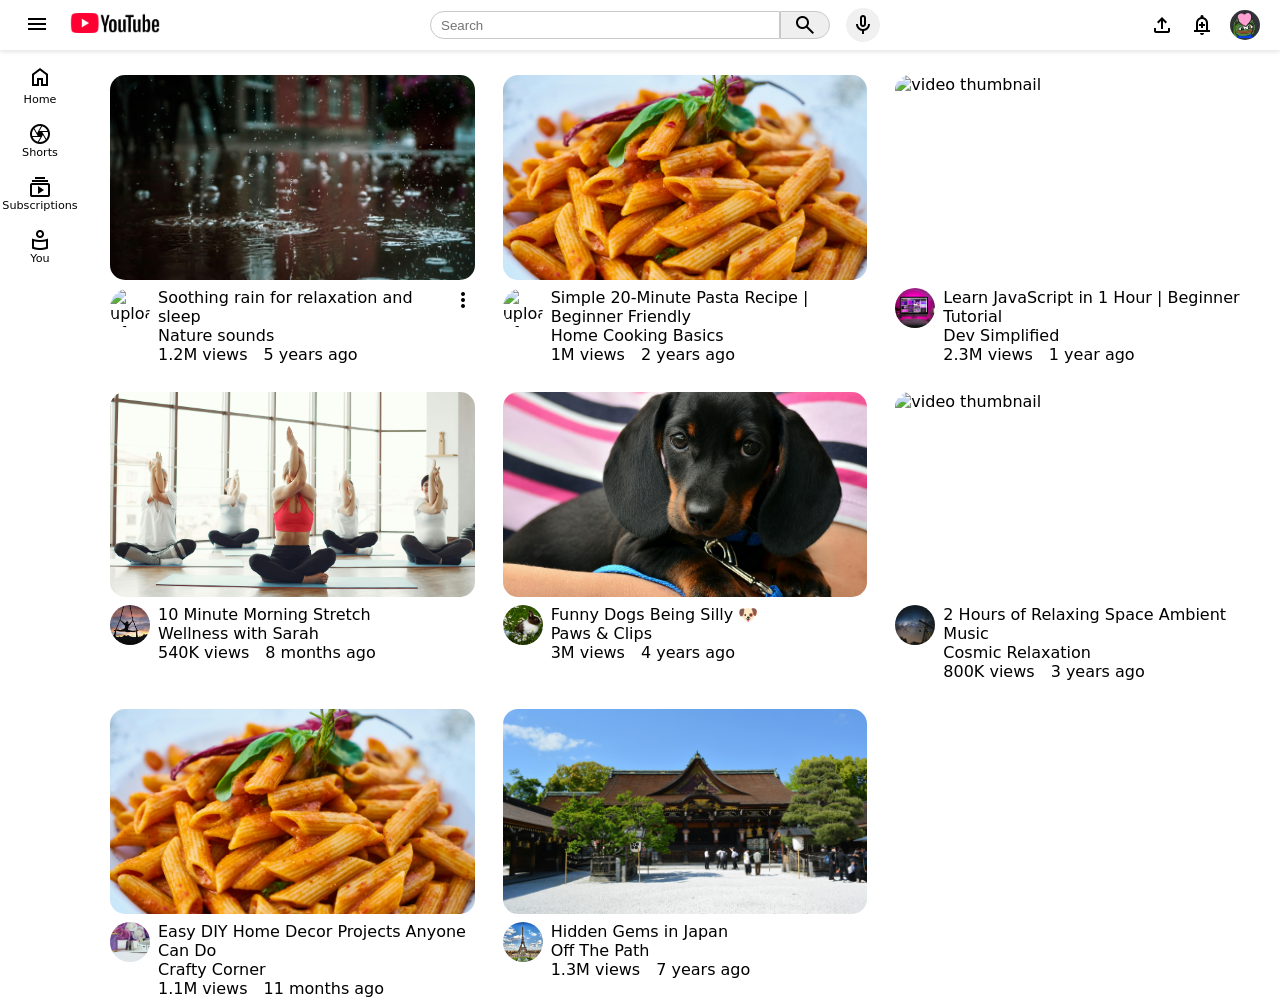
==== index.html @ 10c4b47c "added base video grid" ====
<!DOCTYPE html>
<html lang="en">
<head>
  <link rel="preconnect" href="https://fonts.googleapis.com">
  <link rel="preconnect" href="https://fonts.gstatic.com" crossorigin>
  <link href="https://fonts.googleapis.com/css2?family=Material+Symbols+Outlined" rel="stylesheet">

  <link rel="preconnect" href="https://fonts.googleapis.com">
  <link rel="preconnect" href="https://fonts.gstatic.com" crossorigin>
  <link href="https://fonts.googleapis.com/css2?family=Roboto:ital,wght@0,100..900;1,100..900&display=swap" rel="stylesheet">

  <meta charset="UTF-8">
  <meta name="viewport" content="width=device-width, initial-scale=1.0">

  <link rel="stylesheet" href="css/home.css">
  <title>Youtube</title>
</head>

<body>

  <nav class="top-nav">

      <div class="left-section">

        <div class="burger-menu-container" id="burger-menu-container">
          <span class="material-symbols-outlined burger-menu">menu</span>
        </div>

        <div class="logo-container">
          <a href="https://www.youtube.com">
            <img 
            class="yt-logo" 
            src="https://i.imgur.com/j6V5cPz.png"
            onerror="this.onerror=null; this.src='images/icons/yt-logo.png';"
            alt="logo">
          </a>
        </div>

       </div>



      <div class="mid-section">

        <div class="search-container">
          <input type="text" class="searchbar" placeholder="Search">  
          <button type="button" class="search-btn"><span class="material-symbols-outlined">search</span>
          </button>
        </div>

        <div class="mic-icon-container">
          <span class="material-symbols-outlined mic-icon">mic</span>
        </div>

      </div>



      <div class="right-section">

          <span class="material-symbols-outlined mobile-icons">search</span>
          <span class="material-symbols-outlined">upload</span>
          <span class="material-symbols-outlined mobile-icons">mic</span>
          <span class="material-symbols-outlined">add_alert</span>

        <div class="user-pfp-container">
          <img class="user-pfp" src="images/user-pfp.jpeg" alt="user pfp">
        </div>

      </div>

  </nav>

  <nav class="small-side-panel" id="small-side-panel">

    <ul class="small-side-panel-content">

      <li class="home-container">
        <span class="material-symbols-outlined home-btn">home</span>
        <span>Home</span>
      </li>

      <li>
        <span class="material-symbols-outlined">camera</span>
        Shorts
      </li>

      <li>
        <span class="material-symbols-outlined">subscriptions</span>
        Subscriptions
      </li>

      <li>
        <span class="material-symbols-outlined">for_you</span>
        You
      </li>
    </ul>

  </nav>

  <nav class="big-side-panel is-hidden" id="big-side-panel">

    <div class="home-shorts-container">
      <div class="home-big-container">
        <span class="material-symbols-outlined home-btn">home</span>
        <div class="sub-label">
          Home
        </div>
      </div>
      <div class="shorts-container">
        <span class="material-symbols-outlined">camera</span>
        <div class="sub-label">
          Shorts
        </div>
      </div>
    </div>
    
    <div class="side-category-label">Subscriptions &gt</div>
    <ul class="subscriptions-container-list">

      <li class="side-list-item-container">
        <div class="sub-pfp-container">
          <img class="sub-pfp" 
          src="https://i.imgur.com/OfYEVvN.jpeg" 
          onerror="this.onerror=null; this.src='images/subscription-images/sub1.jpg';"
          alt="sub pfp">
        </div>
        <div class="sub-label">
          MrBeast
        </div>
      </li>

      <li class="side-list-item-container">
        <div class="sub-pfp-container">
          <img class="sub-pfp" 
          src="https://i.imgur.com/JsRZruP.jpeg" 
          onerror="this.onerror=null; this.src='images/subscription-images/sub2.jpg';"
          alt="sub pfp">
        </div>
        <div class="sub-label">
          T-Series
        </div>
      </li>

      <li class="side-list-item-container">
        <div class="sub-pfp-container">
          <img class="sub-pfp" 
          src="https://i.imgur.com/NCIWTSN.png"
          onerror="this.onerror=null; this.src='images/subscription-images/sub3.jpg';"
          alt="sub pfp">
        </div>
        <div class="sub-label">
          WWE
        </div>
      </li>

      <li class="side-list-item-container">
        <div class="sub-pfp-container">
          <img class="sub-pfp" 
          src="https://i.imgur.com/FUxqhWY.jpeg"
          onerror="this.onerror=null; this.src='images/subscription-images/sub4.jpg';"
          alt="sub pfp">
        </div>
        <div class="sub-label">
          PewDiePie
        </div>
      </li>

      <li class="side-list-item-container">
        <div class="sub-pfp-container">
          <img class="sub-pfp" 
          src="https://i.imgur.com/jMyJP2N.jpeg"
          onerror="this.onerror=null; this.src='images/subscription-images/sub5.jpg';"
          alt="sub pfp">
        </div>
        <div class="sub-label">
          Blackpink
        </div>
      </li>

      <li class="side-list-item-container">
        <div class="sub-pfp-container">
          <img class="sub-pfp" 
          src="https://i.imgur.com/iTogCXq.jpeg"
          onerror="this.onerror=null; this.src='images/subscription-images/sub6.jpg';"
          alt="sub pfp">
        </div>
        <div class="sub-label">
          Justin Bieber
        </div>
      </li>

      <li class="side-list-item-container">
        <div class="sub-pfp-container">
          <img class="sub-pfp" 
          src="https://i.imgur.com/gkfDRLS.jpeg"
          onerror="this.onerror=null; this.src='images/subscription-images/sub7.jpg';"
          alt="sub pfp">
        </div>
        <div class="sub-label">
          Eminem Music
        </div>
      </li>

      <li class="side-list-item-container show-more-container">
        <div class="sub-pfp-container">
          <span class="material-symbols-outlined">keyboard_arrow_down</span>
        </div>
        <div class="sub-label">
          Show more
        </div>
      </li>
      
    </ul>

    <div class="side-category-label">You &gt</div>
    <ul class="you-container-list">

      <li class="side-list-item-container">
        <span class="material-symbols-outlined">history</span>
        <div class="sub-label">
          History
        </div>
        
      </li>

      <li class="side-list-item-container">
        <span class="material-symbols-outlined">playlist_play</span>
        <div class="sub-label">
          Playlists
        </div>
      </li>

      <li class="side-list-item-container">
        <span class="material-symbols-outlined">schedule</span>
        <div class="sub-label">
          Watch later
        </div>
      </li>

      <li class="side-list-item-container">
        <span class="material-symbols-outlined">thumb_up</span>
        <div class="sub-label">
          Liked videos
        </div>
      </li>

      <li class="side-list-item-container">
        <span class="material-symbols-outlined">video_library</span>
        <div class="sub-label">
          Your videos
        </div>
      </li>

      <li class="side-list-item-container">
        <span class="material-symbols-outlined downloads-label">download</span>
        <div class="sub-label">
          Downloads
        </div>
      </li>

    </ul>

    <div class="side-category-label">Explore</div>
    <ul class="explore-container-list">

      <li class="side-list-item-container">
        <span class="material-symbols-outlined">music_note</span>
        <div class="sub-label">
          Music
        </div>
      </li>

      <li class="side-list-item-container">
        <span class="material-symbols-outlined">stream</span>
        <div class="sub-label">
          Live
        </div>
      </li>

      <li class="side-list-item-container">
        <span class="material-symbols-outlined">stadia_controller</span>
        <div class="sub-label">
          Gaming
        </div>
      </li>

      <li class="side-list-item-container show-more-container">
        <span class="material-symbols-outlined">keyboard_arrow_down</span>
        <div class="sub-label">
          Show more
        </div>
      </li>

    </ul>

    <div class="side-category-label">More from Youtube</div>
    <ul class="explore-container-list">

      <li class="side-list-item-container">
        <span class="material-symbols-outlined red-icons">youtube_activity</span>
        <div class="sub-label">
          Youtube Premium
        </div>
      </li>

      <li class="side-list-item-container">
        <span class="material-symbols-outlined red-icons">movie_edit</span>
        <div class="sub-label">
          Youtube Studio
        </div>
      </li>

      <li class="side-list-item-container">
        <span class="material-symbols-outlined red-icons">music_video</span>
        <div class="sub-label">
          Youtube Music
        </div>
      </li>

      <li class="side-list-item-container show-more-container">
        <span class="material-symbols-outlined red-icons">toys</span>
        <div class="sub-label">
          Youtube Kids
        </div>
      </li>

    </ul>

    <ul class="explore-container-list">
      <li class="side-list-item-container">
        <span class="material-symbols-outlined">settings</span>
        <div class="sub-label">
          Settings
        </div>
      </li>

      <li class="side-list-item-container">
        <span class="material-symbols-outlined">flag_2</span>
        <div class="sub-label">
          Report history
        </div>
      </li>

      <li class="side-list-item-container">
        <span class="material-symbols-outlined">help</span>
        <div class="sub-label">
          Help 
        </div>
      </li>

      <li class="side-list-item-container show-more-container">
        <span class="material-symbols-outlined">feedback</span>
        <div class="sub-label">
          Send feedback
        </div>
      </li>
    </ul>

    <div class="footer-container">
      <p class="footer-p">
        About Press Copyright Contact us Creators Advertise Developers
      </p>
      <p class="footer-p">
        Terms Privacy Policy & Safety How YouTube works Test new features
      </p>
      <p class="cr-p">
        @ 2026 Google LLC
      </p>
    </div>

  </nav>

  <main class="main-content">
    <section class="video-grid-container">
      <div class="video-grid">

        <article class="video-card">
          
          <div class="thumbnail-container">
            <img 
            class="thumbnail"
            src="https://images.pexels.com/photos/1529360/pexels-photo-1529360.jpeg" 
            onerror="this.onerror=null; this.src='images/video-thumbnail-images/pexels-chetanvlad-1529360.jpg';"
            alt="video thumbnail">
          </div>

          <div class="uploader-pfp-title">

            <div class="uploader-pfp-container">
              <img 
              class="uploader-pfp"
              src="https://images.pexels.com/photos/235734/pexels-photo-235734.jpeg" 
              onerror="this.onerror=null; this.src='images/icons/pexels-pixabay-235734.jpg';"
              alt="uploader pfp">
            </div>

            <div class="video-info">
              <p class="video-title">Soothing rain for relaxation and sleep
              </p>
              <p class="channel-name">Nature sounds</p>
              <div class="views-time">
                <p class="views-count">1.2M views</p>
                <p class="time-ago">5 years ago</p>
              </div>
            </div>

            <span class="material-symbols-outlined vertical-dots">more_vert</span>  

          </div>

        </article>

        <article class="video-card">
          
          <div class="thumbnail-container">
            <img 
            class="thumbnail"
            src="https://images.pexels.com/photos/1437267/pexels-photo-1437267.jpeg" 
            onerror="this.onerror=null; this.src='images/video-thumbnail-images/pexels-enginakyurt-1437267.jpg';"
            alt="video thumbnail">
          </div>

          <div class="uploader-pfp-title">

            <div class="uploader-pfp-container">
              <img 
              class="uploader-pfp"
              src="https://images.pexels.com/photos/248444/pexels-photo-248444.jpeg" 
              onerror="this.onerror=null; this.src='images/icons/channel-icons/pexels-pixabay-248444.jpg';"
              alt="uploader pfp">
            </div>

            <div class="video-info">
              <p class="video-title">Simple 20-Minute Pasta Recipe | Beginner Friendly
              </p>
              <p class="channel-name">Home Cooking Basics</p>
              <div class="views-time">
                <p class="views-count">1M views</p>
                <p class="time-ago">2 years ago</p>
              </div>
            </div>

          </div>

        </article>

        <article class="video-card">
          
          <div class="thumbnail-container">
            <img 
            class="thumbnail"
            src="https://images.pexels.com/photos/4164418/pexels-photo-4164418.jpeg" 
            onerror="this.onerror=null; this.src='images/video-thumbnail-images/pexels-antonio-batinic-2573434-4164418.jpg';"
            alt="video thumbnail">
          </div>

          <div class="uploader-pfp-title">

            <div class="uploader-pfp-container">
              <img 
              class="uploader-pfp"
              src="https://images.pexels.com/photos/1779487/pexels-photo-1779487.jpeg" 
              onerror="this.onerror=null; this.src='images/icons/channel-icons/pexels-designecologist-1779487.jpg';"
              alt="uploader pfp">
            </div>

            <div class="video-info">
              <p class="video-title">Learn JavaScript in 1 Hour | Beginner Tutorial
              </p>
              <p class="channel-name">Dev Simplified</p>
              <div class="views-time">
                <p class="views-count">2.3M views</p>
                <p class="time-ago">1 year ago</p>
              </div>
            </div>

          </div>

        </article>

        <article class="video-card">
          
          <div class="thumbnail-container">
            <img 
            class="thumbnail"
            src="https://images.pexels.com/photos/3984340/pexels-photo-3984340.jpeg" 
            onerror="this.onerror=null; this.src='images/video-thumbnail-images/pexels-gustavo-fring-3984340.jpg';"
            alt="video thumbnail">
          </div>

          <div class="uploader-pfp-title">

            <div class="uploader-pfp-container">
              <img 
              class="uploader-pfp"
              src="https://images.pexels.com/photos/37351/silhouette-aerialist-female-woman.jpg" 
              onerror="this.onerror=null; this.src='images/icons/channel-icons/pexels-pixabay-37351.jpg';"
              alt="uploader pfp">
            </div>

            <div class="video-info">
              <p class="video-title">10 Minute Morning Stretch
              </p>
              <p class="channel-name">Wellness with Sarah</p>
              <div class="views-time">
                <p class="views-count">540K views</p>
                <p class="time-ago">8 months ago</p>
              </div>
            </div>

          </div>

        </article>

        <article class="video-card">
          
          <div class="thumbnail-container">
            <img 
            class="thumbnail"
            src="https://images.pexels.com/photos/257519/pexels-photo-257519.jpeg" 
            onerror="this.onerror=null; this.src='images/video-thumbnail-images/pexels-pixabay-257519.jpg';"
            alt="video thumbnail">
          </div>

          <div class="uploader-pfp-title">

            <div class="uploader-pfp-container">
              <img 
              class="uploader-pfp"
              src="https://images.pexels.com/photos/372166/pexels-photo-372166.jpeg" 
              onerror="this.onerror=null; this.src='images/icons/channel-icons/pexels-pixabay-372166.jpg';"
              alt="uploader pfp">
            </div>

            <div class="video-info">
              <p class="video-title">Funny Dogs Being Silly 🐶
              </p>
              <p class="channel-name">Paws & Clips</p>
              <div class="views-time">
                <p class="views-count">3M views</p>
                <p class="time-ago">4 years ago</p>
              </div>
            </div>

          </div>

        </article>

        <article class="video-card">
          
          <div class="thumbnail-container">
            <img 
            class="thumbnail"
            src="https://images.pexels.com/photos/355465/pexels-photo-355465.jpeg" 
            onerror="this.onerror=null; this.src='images/video-thumbnail-images/pexels-pixabay-355465.jpg';"
            alt="video thumbnail">
          </div>

          <div class="uploader-pfp-title">

            <div class="uploader-pfp-container">
              <img 
              class="uploader-pfp"
              src="https://images.pexels.com/photos/2034892/pexels-photo-2034892.jpeg" 
              onerror="this.onerror=null; this.src='images/icons/channel-icons/pexels-lucaspezeta-2034892.jpg';"
              alt="uploader pfp">
            </div>

            <div class="video-info">
              <p class="video-title">2 Hours of Relaxing Space Ambient Music
              </p>
              <p class="channel-name">Cosmic Relaxation</p>
              <div class="views-time">
                <p class="views-count">800K views</p>
                <p class="time-ago">3 years ago</p>
              </div>
            </div>

          </div>

        </article>

        <article class="video-card">
          
          <div class="thumbnail-container">
            <img 
            class="thumbnail"
            src="https://images.pexels.com/photos/3654772/pexels-photo-3654772.jpeg" 
            onerror="this.onerror=null; this.src='images/video-thumbnail-images/pexels-enginakyurt-1437267.jpg';"
            alt="video thumbnail">
          </div>

          <div class="uploader-pfp-title">

            <div class="uploader-pfp-container">
              <img 
              class="uploader-pfp"
              src="https://images.pexels.com/photos/1266139/pexels-photo-1266139.jpeg" 
              onerror="this.onerror=null; this.src='images/icons/channel-icons/pexels-suzyhazelwood-1266139.jpg';"
              alt="uploader pfp">
            </div>

            <div class="video-info">
              <p class="video-title">Easy DIY Home Decor Projects Anyone Can Do
              </p>
              <p class="channel-name">Crafty Corner</p>
              <div class="views-time">
                <p class="views-count">1.1M views</p>
                <p class="time-ago">11 months ago</p>
              </div>
            </div>

          </div>

        </article>

        <article class="video-card">
          
          <div class="thumbnail-container">
            <img 
            class="thumbnail"
            src="https://images.pexels.com/photos/16660223/pexels-photo-16660223.jpeg" 
            onerror="this.onerror=null; this.src='images/video-thumbnail-images/pexels-shimada-masaki-67885393-16660223.jpg';"
            alt="video thumbnail">
          </div>

          <div class="uploader-pfp-title">

            <div class="uploader-pfp-container">
              <img 
              class="uploader-pfp"
              src="https://images.pexels.com/photos/338515/pexels-photo-338515.jpeg" 
              onerror="this.onerror=null; this.src='images/icons/channel-icons/pexels-thorsten-technoman-109353-338515.jpg';"
              alt="uploader pfp">
            </div>

            <div class="video-info">
              <p class="video-title">Hidden Gems in Japan
              </p>
              <p class="channel-name">Off The Path</p>
              <div class="views-time">
                <p class="views-count">1.3M views</p>
                <p class="time-ago">7 years ago</p>
              </div>
            </div>

          </div>

        </article>
        
      </div>
    </section>
  </main>

  <script src="index.js"></script>
</body>

</html>
---- css/home.css ----
* {
  box-sizing: border-box;
  margin: 0;
}

image {
  display: block;
}

body {
  background-color: white;
  font-family: system-ui, -apple-system, BlinkMacSystemFont, 'Segoe UI', Roboto, Oxygen, Ubuntu, Cantarell, 'Open Sans', 'Helvetica Neue', sans-serif;
}

/* ### TOP BANNER ### */

.top-nav {
  display: flex;
  justify-content: space-between;
  align-items: center;
  position: fixed;
  top: 0;
  width: 100%;
  background-color: white;
  z-index: 10;
  height: 50px;
  padding: 5px 20px 5px 20px;
  box-shadow: 0 2px 4px rgba(0,0,0,0.1)
}

.left-section {
  display: flex;
  align-items: center;
  gap: 1rem;
}

.yt-logo {
  width: 90px;
}

.mid-section,
.right-section {
  display: flex;
  align-items: center;
  gap: 1rem;
}

.searchbar {
  border-radius: 20px 0 0 20px;
  border: 1px solid rgb(200, 200, 200);
  padding: 5px;
  padding: 5px 0px 5px 10px;
  width: 350px;
}

.search-container
 {
  display:flex;
}

.search-btn {
  width: 50px;
  border-radius: 0 20px 20px 0;
  border: 1px solid rgb(200, 200, 200);
  display: flex;
  align-items: center;
  justify-content: center;
}

.search-btn:hover {
  background-color: lightgray;
}

.mobile-icons {
  display: none;
}

.mic-icon-container {
  display: flex;
  background-color: rgb(240, 240, 240);  
  padding: 5px;
  border-radius: 20px;
}

.mic-icon-container:hover {
  background-color: lightgray;
}

.user-pfp-container { 
  border-radius: 50%;
  overflow: hidden;
  height: 30px;
  width: 30px;
}

.user-pfp {
  height: 100%;
  width: 100%;
}

.logo-container {
  cursor: pointer;
}

.burger-menu-container {
  display: flex;
  align-items: center;
  justify-content: center;
  border-radius: 20px;
  padding: 5px;
  position: relative;
  top: -1px;
}

.burger-menu-container:hover {
  background-color: rgb(240, 240, 240);
  cursor: pointer;
}





/* ### SMALL SIDE PANEL ### */

.home-container {
  display: flex;
  flex-direction: column;
  align-items: center;
  gap: 4px;
}

.small-side-panel {
  position: fixed;
  left: 0;
  background-color: white;
  width: 80px;
  padding-top: 65px;
  padding-left: 12px;
  padding-right: 12px;
  padding-bottom: 20px;
}

ul {
  padding: 0;
}
 
li {
    list-style: none;
}

.small-side-panel-content {
  display: flex;
  flex-direction: column;
  gap: 1rem;
  padding: 0;
  margin: 0;
}

.small-side-panel-content li {
  display: flex;
  flex-direction: column;
  align-items: center;
  justify-content: center;
  font-size: 0.7rem;
  font-family: system-ui, -apple-system, BlinkMacSystemFont, 'Segoe UI', Roboto, Oxygen, Ubuntu, Cantarell, 'Open Sans', 'Helvetica Neue', sans-serif
}



/* ### BIG SIDE PANEL ### */
.big-side-panel {
  position: fixed;
  left: 0;

  padding-top: 65px;
  background-color: white;
  width: 240px;
  min-height: 100vh;
  max-height: 100vh;
  overflow: auto;
  display: flex;
  flex-direction: column;
  padding-left: 20px;
  padding-right: 12px;
  padding-bottom: 20px;
  
}

.home-big-container,
.shorts-container {
  display: flex;
  align-items: center;
  gap: 1.5rem;
  
}

.home-shorts-container {
  display: flex;
  flex-direction: column;
  gap: 1rem;
  padding-bottom: 15px;
  margin-bottom: 15px;
  border-bottom: lightgray solid 1px;
}

.side-category-label {
  font-size: 0.9rem;
  font-weight: 600;
  font-family: system-ui, -apple-system, BlinkMacSystemFont, 'Segoe UI', Roboto, Oxygen, Ubuntu, Cantarell, 'Open Sans', 'Helvetica Neue', sans-serif;
  margin-bottom: 15px;
}

.side-list-item-container {
  display: flex;
  align-items: center;
  gap: 1rem;
}

.sub-pfp-container {
  width: 25px;
  height: 25px;
  border-radius: 50px;
  overflow: hidden;
}

.sub-pfp {
  width: 100%;
  height: 100%;
  object-fit: cover;
}

.sub-label {

  font-size: 0.8rem;
  font-weight: 500;
}

.show-more-container {
  display: flex;
  align-items: start;
}

.subscriptions-container-list,
.you-container-list,
.explore-container-list {
  display: flex;
  flex-direction: column;
  gap: 1rem;
  padding-bottom: 15px;
  margin-bottom: 15px;
  border-bottom: lightgray solid 1px;
}

.you-container-list {
  gap: 0.7rem;
}

.red-icons {
  color: red;
}

.footer-container {
  display: flex;
  flex-direction: column;
  gap: 1rem;
  color: grey;
  font-size: 0.65rem;
  font-weight: bold;
}

.cr-p {
  font-weight: lighter
}

.is-hidden {
  display: none;
}


/* ### MAIN ### */

.main-content {
  padding-top: 65px;
  margin-left: 100px;
  margin-right: 10px;

}

.video-grid {
  display: grid;
  grid-template-columns: repeat(auto-fill, minmax(360px, 1fr));
  gap: 0.5rem;
}

.video-card {
  padding: 10px;
  /* background-color: blanchedalmond; */
  display: flex;
  flex-direction: column;
  gap: 0.5rem;
  border-radius: 15px;
}

.thumbnail-container {
  width: 100%;
  aspect-ratio: 16 / 9;
  overflow: hidden;
  border-radius: 15px;
}

.thumbnail {
  width: 100%;
  height: 100%;
  object-fit: cover;
}

.uploader-pfp-container {
  width: 40px;
  height: 40px;
  overflow: hidden;
  border-radius: 200px;
  flex-shrink: 0;
}

.vertical-dots {
  align-self: flex-start;
  margin-left: auto;
}

.uploader-pfp {
  width: 100%;
  height: 100%;
  object-fit: cover;
}

.uploader-pfp-title {
  display: flex;
  gap: 0.5rem;
}

.views-time {
  display: flex;
  gap: 1rem;
}

.main-content.with-sidebar {
  margin-left: 260px;
}

/* ### MEDIA ### */

@media(max-width:768px) {
  .mid-section {
    display: none;
  }

  .mobile-icons {
    display: inline-block;
  }

  .small-side-panel {
    display: none;
  }

  .main-content {
    margin-left: 10px;
  }
}
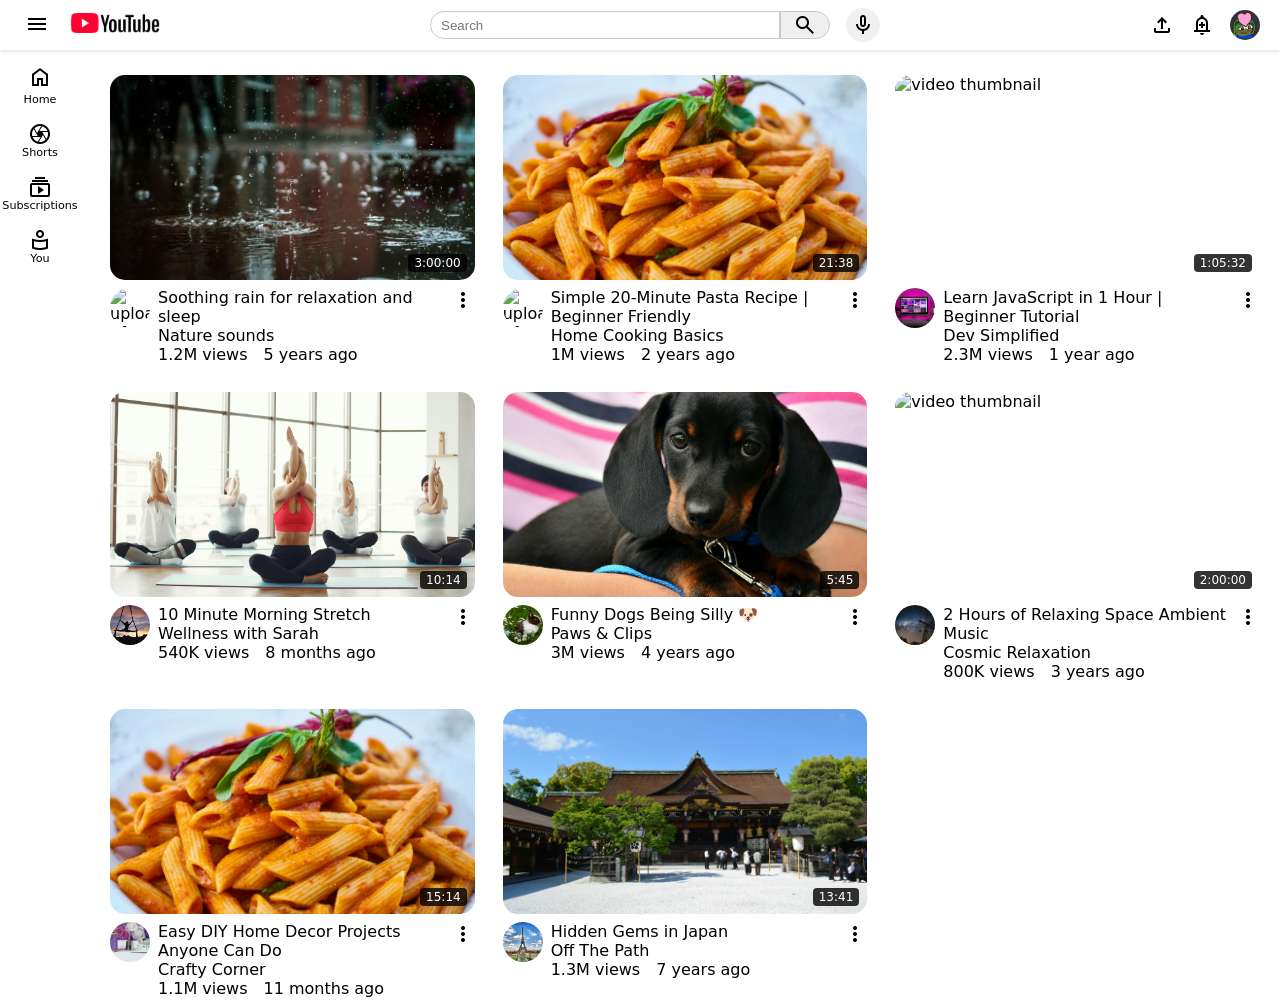
==== commit d9b0c91e: "added vertical dots menus and timestamps to video thumbnails" ====
--- a/index.html
+++ b/index.html
@@ -383,6 +383,7 @@
             src="https://images.pexels.com/photos/1529360/pexels-photo-1529360.jpeg" 
             onerror="this.onerror=null; this.src='images/video-thumbnail-images/pexels-chetanvlad-1529360.jpg';"
             alt="video thumbnail">
+            <span class="video-timestamp">3:00:00</span>
           </div>
 
           <div class="uploader-pfp-title">
@@ -419,6 +420,7 @@
             src="https://images.pexels.com/photos/1437267/pexels-photo-1437267.jpeg" 
             onerror="this.onerror=null; this.src='images/video-thumbnail-images/pexels-enginakyurt-1437267.jpg';"
             alt="video thumbnail">
+            <span class="video-timestamp">21:38</span>
           </div>
 
           <div class="uploader-pfp-title">
@@ -441,6 +443,8 @@
               </div>
             </div>
 
+            <span class="material-symbols-outlined vertical-dots">more_vert</span> 
+
           </div>
 
         </article>
@@ -453,6 +457,7 @@
             src="https://images.pexels.com/photos/4164418/pexels-photo-4164418.jpeg" 
             onerror="this.onerror=null; this.src='images/video-thumbnail-images/pexels-antonio-batinic-2573434-4164418.jpg';"
             alt="video thumbnail">
+            <span class="video-timestamp">1:05:32</span>
           </div>
 
           <div class="uploader-pfp-title">
@@ -475,6 +480,8 @@
               </div>
             </div>
 
+            <span class="material-symbols-outlined vertical-dots">more_vert</span> 
+
           </div>
 
         </article>
@@ -487,6 +494,7 @@
             src="https://images.pexels.com/photos/3984340/pexels-photo-3984340.jpeg" 
             onerror="this.onerror=null; this.src='images/video-thumbnail-images/pexels-gustavo-fring-3984340.jpg';"
             alt="video thumbnail">
+            <span class="video-timestamp">10:14</span>
           </div>
 
           <div class="uploader-pfp-title">
@@ -509,6 +517,8 @@
               </div>
             </div>
 
+            <span class="material-symbols-outlined vertical-dots">more_vert</span> 
+
           </div>
 
         </article>
@@ -521,6 +531,7 @@
             src="https://images.pexels.com/photos/257519/pexels-photo-257519.jpeg" 
             onerror="this.onerror=null; this.src='images/video-thumbnail-images/pexels-pixabay-257519.jpg';"
             alt="video thumbnail">
+            <span class="video-timestamp">5:45</span>
           </div>
 
           <div class="uploader-pfp-title">
@@ -543,6 +554,8 @@
               </div>
             </div>
 
+            <span class="material-symbols-outlined vertical-dots">more_vert</span> 
+
           </div>
 
         </article>
@@ -555,6 +568,7 @@
             src="https://images.pexels.com/photos/355465/pexels-photo-355465.jpeg" 
             onerror="this.onerror=null; this.src='images/video-thumbnail-images/pexels-pixabay-355465.jpg';"
             alt="video thumbnail">
+            <span class="video-timestamp">2:00:00</span>
           </div>
 
           <div class="uploader-pfp-title">
@@ -577,6 +591,8 @@
               </div>
             </div>
 
+            <span class="material-symbols-outlined vertical-dots">more_vert</span> 
+
           </div>
 
         </article>
@@ -589,6 +605,7 @@
             src="https://images.pexels.com/photos/3654772/pexels-photo-3654772.jpeg" 
             onerror="this.onerror=null; this.src='images/video-thumbnail-images/pexels-enginakyurt-1437267.jpg';"
             alt="video thumbnail">
+            <span class="video-timestamp">15:14</span>
           </div>
 
           <div class="uploader-pfp-title">
@@ -611,6 +628,8 @@
               </div>
             </div>
 
+            <span class="material-symbols-outlined vertical-dots">more_vert</span> 
+
           </div>
 
         </article>
@@ -623,6 +642,7 @@
             src="https://images.pexels.com/photos/16660223/pexels-photo-16660223.jpeg" 
             onerror="this.onerror=null; this.src='images/video-thumbnail-images/pexels-shimada-masaki-67885393-16660223.jpg';"
             alt="video thumbnail">
+            <span class="video-timestamp">13:41</span>
           </div>
 
           <div class="uploader-pfp-title">
@@ -644,6 +664,8 @@
                 <p class="time-ago">7 years ago</p>
               </div>
             </div>
+
+            <span class="material-symbols-outlined vertical-dots">more_vert</span> 
 
           </div>
 
--- a/css/home.css
+++ b/css/home.css
@@ -307,12 +307,26 @@
   aspect-ratio: 16 / 9;
   overflow: hidden;
   border-radius: 15px;
+  position: relative;
 }
 
 .thumbnail {
   width: 100%;
   height: 100%;
   object-fit: cover;
+}
+
+.video-timestamp {
+  position: absolute;
+  bottom: 8px;
+  right: 8px;
+  background-color: rgba(0, 0, 0, 0.8);
+  color: white;
+  padding: 2px 6px;
+  border-radius: 4px;
+  font-size: 12px;
+  font-weight: 500;
+  z-index: 10;
 }
 
 .uploader-pfp-container {
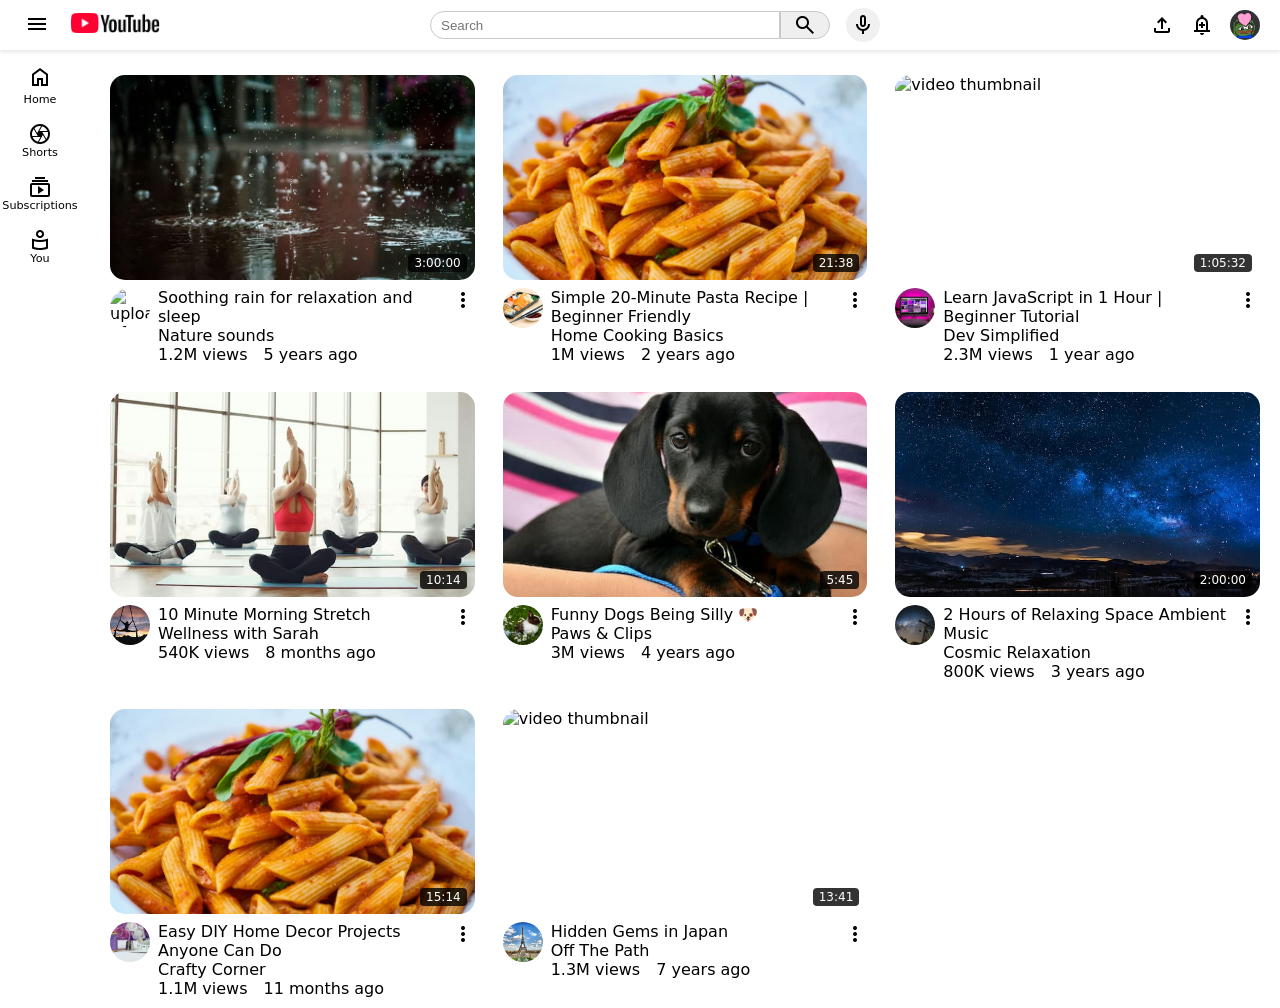
==== commit 9af99ff7: "made all thumbnails and images smaller" ====
--- a/index.html
+++ b/index.html
@@ -1,681 +1,652 @@
-<!DOCTYPE html>
+<!doctype html>
 <html lang="en">
-<head>
-  <link rel="preconnect" href="https://fonts.googleapis.com">
-  <link rel="preconnect" href="https://fonts.gstatic.com" crossorigin>
-  <link href="https://fonts.googleapis.com/css2?family=Material+Symbols+Outlined" rel="stylesheet">
-
-  <link rel="preconnect" href="https://fonts.googleapis.com">
-  <link rel="preconnect" href="https://fonts.gstatic.com" crossorigin>
-  <link href="https://fonts.googleapis.com/css2?family=Roboto:ital,wght@0,100..900;1,100..900&display=swap" rel="stylesheet">
-
-  <meta charset="UTF-8">
-  <meta name="viewport" content="width=device-width, initial-scale=1.0">
-
-  <link rel="stylesheet" href="css/home.css">
-  <title>Youtube</title>
-</head>
-
-<body>
-
-  <nav class="top-nav">
-
-      <div class="left-section">
-
-        <div class="burger-menu-container" id="burger-menu-container">
-          <span class="material-symbols-outlined burger-menu">menu</span>
-        </div>
-
-        <div class="logo-container">
-          <a href="https://www.youtube.com">
-            <img 
-            class="yt-logo" 
-            src="https://i.imgur.com/j6V5cPz.png"
-            onerror="this.onerror=null; this.src='images/icons/yt-logo.png';"
-            alt="logo">
-          </a>
-        </div>
-
-       </div>
-
-
-
-      <div class="mid-section">
-
-        <div class="search-container">
-          <input type="text" class="searchbar" placeholder="Search">  
-          <button type="button" class="search-btn"><span class="material-symbols-outlined">search</span>
-          </button>
-        </div>
-
-        <div class="mic-icon-container">
-          <span class="material-symbols-outlined mic-icon">mic</span>
-        </div>
-
-      </div>
-
-
-
-      <div class="right-section">
-
-          <span class="material-symbols-outlined mobile-icons">search</span>
-          <span class="material-symbols-outlined">upload</span>
-          <span class="material-symbols-outlined mobile-icons">mic</span>
-          <span class="material-symbols-outlined">add_alert</span>
-
-        <div class="user-pfp-container">
-          <img class="user-pfp" src="images/user-pfp.jpeg" alt="user pfp">
-        </div>
-
-      </div>
-
-  </nav>
-
-  <nav class="small-side-panel" id="small-side-panel">
-
-    <ul class="small-side-panel-content">
-
-      <li class="home-container">
-        <span class="material-symbols-outlined home-btn">home</span>
-        <span>Home</span>
-      </li>
-
-      <li>
-        <span class="material-symbols-outlined">camera</span>
-        Shorts
-      </li>
-
-      <li>
-        <span class="material-symbols-outlined">subscriptions</span>
-        Subscriptions
-      </li>
-
-      <li>
-        <span class="material-symbols-outlined">for_you</span>
-        You
-      </li>
-    </ul>
-
-  </nav>
-
-  <nav class="big-side-panel is-hidden" id="big-side-panel">
-
-    <div class="home-shorts-container">
-      <div class="home-big-container">
-        <span class="material-symbols-outlined home-btn">home</span>
-        <div class="sub-label">
-          Home
-        </div>
-      </div>
-      <div class="shorts-container">
-        <span class="material-symbols-outlined">camera</span>
-        <div class="sub-label">
-          Shorts
-        </div>
-      </div>
-    </div>
-    
-    <div class="side-category-label">Subscriptions &gt</div>
-    <ul class="subscriptions-container-list">
-
-      <li class="side-list-item-container">
-        <div class="sub-pfp-container">
-          <img class="sub-pfp" 
-          src="https://i.imgur.com/OfYEVvN.jpeg" 
-          onerror="this.onerror=null; this.src='images/subscription-images/sub1.jpg';"
-          alt="sub pfp">
-        </div>
-        <div class="sub-label">
-          MrBeast
-        </div>
-      </li>
-
-      <li class="side-list-item-container">
-        <div class="sub-pfp-container">
-          <img class="sub-pfp" 
-          src="https://i.imgur.com/JsRZruP.jpeg" 
-          onerror="this.onerror=null; this.src='images/subscription-images/sub2.jpg';"
-          alt="sub pfp">
-        </div>
-        <div class="sub-label">
-          T-Series
-        </div>
-      </li>
-
-      <li class="side-list-item-container">
-        <div class="sub-pfp-container">
-          <img class="sub-pfp" 
-          src="https://i.imgur.com/NCIWTSN.png"
-          onerror="this.onerror=null; this.src='images/subscription-images/sub3.jpg';"
-          alt="sub pfp">
-        </div>
-        <div class="sub-label">
-          WWE
-        </div>
-      </li>
-
-      <li class="side-list-item-container">
-        <div class="sub-pfp-container">
-          <img class="sub-pfp" 
-          src="https://i.imgur.com/FUxqhWY.jpeg"
-          onerror="this.onerror=null; this.src='images/subscription-images/sub4.jpg';"
-          alt="sub pfp">
-        </div>
-        <div class="sub-label">
-          PewDiePie
-        </div>
-      </li>
-
-      <li class="side-list-item-container">
-        <div class="sub-pfp-container">
-          <img class="sub-pfp" 
-          src="https://i.imgur.com/jMyJP2N.jpeg"
-          onerror="this.onerror=null; this.src='images/subscription-images/sub5.jpg';"
-          alt="sub pfp">
-        </div>
-        <div class="sub-label">
-          Blackpink
-        </div>
-      </li>
-
-      <li class="side-list-item-container">
-        <div class="sub-pfp-container">
-          <img class="sub-pfp" 
-          src="https://i.imgur.com/iTogCXq.jpeg"
-          onerror="this.onerror=null; this.src='images/subscription-images/sub6.jpg';"
-          alt="sub pfp">
-        </div>
-        <div class="sub-label">
-          Justin Bieber
-        </div>
-      </li>
-
-      <li class="side-list-item-container">
-        <div class="sub-pfp-container">
-          <img class="sub-pfp" 
-          src="https://i.imgur.com/gkfDRLS.jpeg"
-          onerror="this.onerror=null; this.src='images/subscription-images/sub7.jpg';"
-          alt="sub pfp">
-        </div>
-        <div class="sub-label">
-          Eminem Music
-        </div>
-      </li>
-
-      <li class="side-list-item-container show-more-container">
-        <div class="sub-pfp-container">
-          <span class="material-symbols-outlined">keyboard_arrow_down</span>
-        </div>
-        <div class="sub-label">
-          Show more
-        </div>
-      </li>
-      
-    </ul>
-
-    <div class="side-category-label">You &gt</div>
-    <ul class="you-container-list">
-
-      <li class="side-list-item-container">
-        <span class="material-symbols-outlined">history</span>
-        <div class="sub-label">
-          History
-        </div>
-        
-      </li>
-
-      <li class="side-list-item-container">
-        <span class="material-symbols-outlined">playlist_play</span>
-        <div class="sub-label">
-          Playlists
-        </div>
-      </li>
-
-      <li class="side-list-item-container">
-        <span class="material-symbols-outlined">schedule</span>
-        <div class="sub-label">
-          Watch later
-        </div>
-      </li>
-
-      <li class="side-list-item-container">
-        <span class="material-symbols-outlined">thumb_up</span>
-        <div class="sub-label">
-          Liked videos
-        </div>
-      </li>
-
-      <li class="side-list-item-container">
-        <span class="material-symbols-outlined">video_library</span>
-        <div class="sub-label">
-          Your videos
-        </div>
-      </li>
-
-      <li class="side-list-item-container">
-        <span class="material-symbols-outlined downloads-label">download</span>
-        <div class="sub-label">
-          Downloads
-        </div>
-      </li>
-
-    </ul>
-
-    <div class="side-category-label">Explore</div>
-    <ul class="explore-container-list">
-
-      <li class="side-list-item-container">
-        <span class="material-symbols-outlined">music_note</span>
-        <div class="sub-label">
-          Music
-        </div>
-      </li>
-
-      <li class="side-list-item-container">
-        <span class="material-symbols-outlined">stream</span>
-        <div class="sub-label">
-          Live
-        </div>
-      </li>
-
-      <li class="side-list-item-container">
-        <span class="material-symbols-outlined">stadia_controller</span>
-        <div class="sub-label">
-          Gaming
-        </div>
-      </li>
-
-      <li class="side-list-item-container show-more-container">
-        <span class="material-symbols-outlined">keyboard_arrow_down</span>
-        <div class="sub-label">
-          Show more
-        </div>
-      </li>
-
-    </ul>
-
-    <div class="side-category-label">More from Youtube</div>
-    <ul class="explore-container-list">
-
-      <li class="side-list-item-container">
-        <span class="material-symbols-outlined red-icons">youtube_activity</span>
-        <div class="sub-label">
-          Youtube Premium
-        </div>
-      </li>
-
-      <li class="side-list-item-container">
-        <span class="material-symbols-outlined red-icons">movie_edit</span>
-        <div class="sub-label">
-          Youtube Studio
-        </div>
-      </li>
-
-      <li class="side-list-item-container">
-        <span class="material-symbols-outlined red-icons">music_video</span>
-        <div class="sub-label">
-          Youtube Music
-        </div>
-      </li>
-
-      <li class="side-list-item-container show-more-container">
-        <span class="material-symbols-outlined red-icons">toys</span>
-        <div class="sub-label">
-          Youtube Kids
-        </div>
-      </li>
-
-    </ul>
-
-    <ul class="explore-container-list">
-      <li class="side-list-item-container">
-        <span class="material-symbols-outlined">settings</span>
-        <div class="sub-label">
-          Settings
-        </div>
-      </li>
-
-      <li class="side-list-item-container">
-        <span class="material-symbols-outlined">flag_2</span>
-        <div class="sub-label">
-          Report history
-        </div>
-      </li>
-
-      <li class="side-list-item-container">
-        <span class="material-symbols-outlined">help</span>
-        <div class="sub-label">
-          Help 
-        </div>
-      </li>
-
-      <li class="side-list-item-container show-more-container">
-        <span class="material-symbols-outlined">feedback</span>
-        <div class="sub-label">
-          Send feedback
-        </div>
-      </li>
-    </ul>
-
-    <div class="footer-container">
-      <p class="footer-p">
-        About Press Copyright Contact us Creators Advertise Developers
-      </p>
-      <p class="footer-p">
-        Terms Privacy Policy & Safety How YouTube works Test new features
-      </p>
-      <p class="cr-p">
-        @ 2026 Google LLC
-      </p>
-    </div>
-
-  </nav>
-
-  <main class="main-content">
-    <section class="video-grid-container">
-      <div class="video-grid">
-
-        <article class="video-card">
-          
-          <div class="thumbnail-container">
-            <img 
-            class="thumbnail"
-            src="https://images.pexels.com/photos/1529360/pexels-photo-1529360.jpeg" 
-            onerror="this.onerror=null; this.src='images/video-thumbnail-images/pexels-chetanvlad-1529360.jpg';"
-            alt="video thumbnail">
-            <span class="video-timestamp">3:00:00</span>
-          </div>
-
-          <div class="uploader-pfp-title">
-
-            <div class="uploader-pfp-container">
-              <img 
-              class="uploader-pfp"
-              src="https://images.pexels.com/photos/235734/pexels-photo-235734.jpeg" 
-              onerror="this.onerror=null; this.src='images/icons/pexels-pixabay-235734.jpg';"
-              alt="uploader pfp">
+
+    <head>
+
+        <link rel="preconnect" href="https://fonts.googleapis.com"/>
+        <link rel="preconnect" href="https://fonts.gstatic.com" crossorigin/>
+        <link href="https://fonts.googleapis.com/css2?family=Material+Symbols+Outlined" rel="stylesheet"/>
+
+        <link rel="preconnect" href="https://fonts.googleapis.com"/>
+        <link rel="preconnect" href="https://fonts.gstatic.com" crossorigin />
+        <link href="https://fonts.googleapis.com/css2?family=Roboto:ital,wght@0,100..900;1,100..900&display=swap" rel="stylesheet"/>
+
+        <meta charset="UTF-8"/>
+        <meta name="viewport" content="width=device-width, initial-scale=1.0"/>
+
+        <link rel="stylesheet" href="css/home.css"/>
+
+        <title>Youtube</title>
+
+    </head>
+
+    <body>
+
+        <nav class="top-nav">
+
+            <div class="left-section">
+                <div class="burger-menu-container" id="burger-menu-container">
+                    <span class="material-symbols-outlined burger-menu"
+                        >menu</span>
+                </div>
+
+                <div class="logo-container">
+                    <a href="https://www.youtube.com">
+                        <img
+                            class="yt-logo"
+                            src="https://i.imgur.com/j6V5cPz.png"
+                            onerror="this.onerror = null; this.src = 'images/icons/yt-logo.png';"
+                            alt="logo"/>
+                    </a>
+                </div>
             </div>
 
-            <div class="video-info">
-              <p class="video-title">Soothing rain for relaxation and sleep
-              </p>
-              <p class="channel-name">Nature sounds</p>
-              <div class="views-time">
-                <p class="views-count">1.2M views</p>
-                <p class="time-ago">5 years ago</p>
-              </div>
+            <div class="mid-section">
+                <div class="search-container">
+                    <input type="text" class="searchbar" placeholder="Search"/>
+                    <button type="button" class="search-btn">
+                        <span class="material-symbols-outlined">search</span>
+                    </button>
+                </div>
+
+                <div class="mic-icon-container">
+                    <span class="material-symbols-outlined mic-icon">mic</span>
+                </div>
             </div>
 
-            <span class="material-symbols-outlined vertical-dots">more_vert</span>  
-
-          </div>
-
-        </article>
-
-        <article class="video-card">
-          
-          <div class="thumbnail-container">
-            <img 
-            class="thumbnail"
-            src="https://images.pexels.com/photos/1437267/pexels-photo-1437267.jpeg" 
-            onerror="this.onerror=null; this.src='images/video-thumbnail-images/pexels-enginakyurt-1437267.jpg';"
-            alt="video thumbnail">
-            <span class="video-timestamp">21:38</span>
-          </div>
-
-          <div class="uploader-pfp-title">
-
-            <div class="uploader-pfp-container">
-              <img 
-              class="uploader-pfp"
-              src="https://images.pexels.com/photos/248444/pexels-photo-248444.jpeg" 
-              onerror="this.onerror=null; this.src='images/icons/channel-icons/pexels-pixabay-248444.jpg';"
-              alt="uploader pfp">
+            <div class="right-section">
+                <span class="material-symbols-outlined mobile-icons">search</span>
+                <span class="material-symbols-outlined">upload</span>
+                <span class="material-symbols-outlined mobile-icons">mic</span>
+                <span class="material-symbols-outlined">add_alert</span>
+
+                <div class="user-pfp-container">
+                    <img
+                        class="user-pfp"
+                        src="images/user-pfp.jpeg"
+                        alt="user pfp"/>
+                </div>
             </div>
-
-            <div class="video-info">
-              <p class="video-title">Simple 20-Minute Pasta Recipe | Beginner Friendly
-              </p>
-              <p class="channel-name">Home Cooking Basics</p>
-              <div class="views-time">
-                <p class="views-count">1M views</p>
-                <p class="time-ago">2 years ago</p>
-              </div>
+        </nav>
+
+        <nav class="small-side-panel" id="small-side-panel">
+
+            <ul class="small-side-panel-content">
+
+                <li class="home-container">
+                    <span class="material-symbols-outlined home-btn">home</span>
+                    <span>Home</span>
+                </li>
+
+                <li>
+                    <span class="material-symbols-outlined">camera</span>
+                    Shorts
+                </li>
+
+                <li>
+                    <span class="material-symbols-outlined">subscriptions</span>
+                    Subscriptions
+                </li>
+
+                <li>
+                    <span class="material-symbols-outlined">for_you</span>
+                    You
+                </li>
+
+            </ul>
+
+        </nav>
+
+        <nav class="big-side-panel is-hidden" id="big-side-panel">
+
+            <div class="home-shorts-container">
+                <div class="home-big-container">
+                    <span class="material-symbols-outlined home-btn">home</span>
+                    <div class="sub-label">Home</div>
+                </div>
+                <div class="shorts-container">
+                    <span class="material-symbols-outlined">camera</span>
+                    <div class="sub-label">Shorts</div>
+                </div>
             </div>
 
-            <span class="material-symbols-outlined vertical-dots">more_vert</span> 
-
-          </div>
-
-        </article>
-
-        <article class="video-card">
-          
-          <div class="thumbnail-container">
-            <img 
-            class="thumbnail"
-            src="https://images.pexels.com/photos/4164418/pexels-photo-4164418.jpeg" 
-            onerror="this.onerror=null; this.src='images/video-thumbnail-images/pexels-antonio-batinic-2573434-4164418.jpg';"
-            alt="video thumbnail">
-            <span class="video-timestamp">1:05:32</span>
-          </div>
-
-          <div class="uploader-pfp-title">
-
-            <div class="uploader-pfp-container">
-              <img 
-              class="uploader-pfp"
-              src="https://images.pexels.com/photos/1779487/pexels-photo-1779487.jpeg" 
-              onerror="this.onerror=null; this.src='images/icons/channel-icons/pexels-designecologist-1779487.jpg';"
-              alt="uploader pfp">
+            <div class="side-category-label">Subscriptions &gt</div>
+
+            <ul class="subscriptions-container-list">
+
+                <li class="side-list-item-container">
+
+                    <div class="sub-pfp-container">
+                        <img
+                            class="sub-pfp"
+                            src="https://i.imgur.com/OfYEVvN.jpeg"
+                            onerror="this.onerror = null; this.src ='images/subscription-images/sub1.jpg';"
+                            alt="sub pfp"/>
+                    </div>
+
+                    <div class="sub-label">MrBeast</div>
+
+                </li>
+
+                <li class="side-list-item-container">
+
+                    <div class="sub-pfp-container">
+                        <img
+                            class="sub-pfp"
+                            src="https://i.imgur.com/JsRZruP.jpeg"
+                            onerror="this.onerror = null; this.src ='images/subscription-images/sub2.jpg';"
+                            alt="sub pfp"/>
+                    </div>
+
+                    <div class="sub-label">T-Series</div>
+
+                </li>
+
+                <li class="side-list-item-container">
+
+                    <div class="sub-pfp-container">
+                        <img
+                            class="sub-pfp"
+                            src="https://i.imgur.com/NCIWTSN.png"
+                            onerror="this.onerror = null; this.src ='images/subscription-images/sub3.jpg';"
+                            alt="sub pfp"/>
+                    </div>
+
+                    <div class="sub-label">WWE</div>
+
+                </li>
+
+                <li class="side-list-item-container">
+
+                    <div class="sub-pfp-container">
+                        <img
+                            class="sub-pfp"
+                            src="https://i.imgur.com/FUxqhWY.jpeg"
+                            onerror="this.onerror = null; this.src = 'images/subscription-images/sub4.jpg';"
+                            alt="sub pfp"/>
+                    </div>
+
+                    <div class="sub-label">PewDiePie</div>
+
+                </li>
+
+                <li class="side-list-item-container">
+                    <div class="sub-pfp-container">
+                        <img
+                            class="sub-pfp"
+                            src="https://i.imgur.com/jMyJP2N.jpeg"
+                            onerror="this.onerror = null; this.src = 'images/subscription-images/sub5.jpg';"
+                            alt="sub pfp"/>
+                    </div>
+
+                    <div class="sub-label">Blackpink</div>
+
+                </li>
+
+                <li class="side-list-item-container">
+                    <div class="sub-pfp-container">
+                        <img
+                            class="sub-pfp"
+                            src="https://i.imgur.com/iTogCXq.jpeg"
+                            onerror="this.onerror = null; this.src = 'images/subscription-images/sub6.jpg';"
+                            alt="sub pfp"/>
+                    </div>
+
+                    <div class="sub-label">Justin Bieber</div>
+
+                </li>
+
+                <li class="side-list-item-container">
+
+                    <div class="sub-pfp-container">
+                        <img
+                            class="sub-pfp"
+                            src="https://i.imgur.com/gkfDRLS.jpeg"
+                            onerror="this.onerror = null; this.src = 'images/subscription-images/sub7.jpg';"
+                            alt="sub pfp"/>
+                    </div>
+
+                    <div class="sub-label">Eminem Music</div>
+
+                </li>
+
+                <li class="side-list-item-container show-more-container">
+
+                    <div class="sub-pfp-container">
+                        <span class="material-symbols-outlined"
+                            >keyboard_arrow_down</span>
+                    </div>
+
+                    <div class="sub-label">Show more</div>
+
+                </li>
+
+            </ul>
+
+            <div class="side-category-label">You &gt</div>
+            <ul class="you-container-list">
+
+                <li class="side-list-item-container">
+                    <span class="material-symbols-outlined">history</span>
+                    <div class="sub-label">History</div>
+                </li>
+
+                <li class="side-list-item-container">
+                    <span class="material-symbols-outlined">playlist_play</span>
+                    <div class="sub-label">Playlists</div>
+                </li>
+
+                <li class="side-list-item-container">
+                    <span class="material-symbols-outlined">schedule</span>
+                    <div class="sub-label">Watch later</div>
+                </li>
+
+                <li class="side-list-item-container">
+                    <span class="material-symbols-outlined">thumb_up</span>
+                    <div class="sub-label">Liked videos</div>
+                </li>
+
+                <li class="side-list-item-container">
+                    <span class="material-symbols-outlined">video_library</span>
+                    <div class="sub-label">Your videos</div>
+                </li>
+
+                <li class="side-list-item-container">
+                    <span class="material-symbols-outlined downloads-label">download</span>
+                    <div class="sub-label">Downloads</div>
+                </li>
+
+            </ul>
+
+            <div class="side-category-label">Explore</div>
+            <ul class="explore-container-list">
+                <li class="side-list-item-container">
+                    <span class="material-symbols-outlined">music_note</span>
+                    <div class="sub-label">Music</div>
+                </li>
+
+                <li class="side-list-item-container">
+                    <span class="material-symbols-outlined">stream</span>
+                    <div class="sub-label">Live</div>
+                </li>
+
+                <li class="side-list-item-container">
+                    <span class="material-symbols-outlined">stadia_controller</span>
+                    <div class="sub-label">Gaming</div>
+                </li>
+
+                <li class="side-list-item-container show-more-container">
+                    <span class="material-symbols-outlined">keyboard_arrow_down</span>
+                    <div class="sub-label">Show more</div>
+                </li>
+            </ul>
+
+            <div class="side-category-label">More from Youtube</div>
+            <ul class="explore-container-list">
+                <li class="side-list-item-container">
+                    <span class="material-symbols-outlined red-icons">youtube_activity</span>
+                    <div class="sub-label">Youtube Premium</div>
+                </li>
+
+                <li class="side-list-item-container">
+                    <span class="material-symbols-outlined red-icons">movie_edit</span>
+                    <div class="sub-label">Youtube Studio</div>
+                </li>
+
+                <li class="side-list-item-container">
+                    <span class="material-symbols-outlined red-icons">music_video</span>
+                    <div class="sub-label">Youtube Music</div>
+                </li>
+
+                <li class="side-list-item-container show-more-container">
+                    <span class="material-symbols-outlined red-icons">toys</span>
+                    <div class="sub-label">Youtube Kids</div>
+                </li>
+            </ul>
+
+            <ul class="explore-container-list">
+                <li class="side-list-item-container">
+                    <span class="material-symbols-outlined">settings</span>
+                    <div class="sub-label">Settings</div>
+                </li>
+
+                <li class="side-list-item-container">
+                    <span class="material-symbols-outlined">flag_2</span>
+                    <div class="sub-label">Report history</div>
+                </li>
+
+                <li class="side-list-item-container">
+                    <span class="material-symbols-outlined">help</span>
+                    <div class="sub-label">Help</div>
+                </li>
+
+                <li class="side-list-item-container show-more-container">
+                    <span class="material-symbols-outlined">feedback</span>
+                    <div class="sub-label">Send feedback</div>
+                </li>
+            </ul>
+
+            <div class="footer-container">
+                <p class="footer-p">
+                    About Press Copyright Contact us Creators Advertise
+                    Developers
+                </p>
+                <p class="footer-p">
+                    Terms Privacy Policy & Safety How YouTube works Test new
+                    features
+                </p>
+                <p class="cr-p">@ 2026 Google LLC</p>
             </div>
-
-            <div class="video-info">
-              <p class="video-title">Learn JavaScript in 1 Hour | Beginner Tutorial
-              </p>
-              <p class="channel-name">Dev Simplified</p>
-              <div class="views-time">
-                <p class="views-count">2.3M views</p>
-                <p class="time-ago">1 year ago</p>
-              </div>
-            </div>
-
-            <span class="material-symbols-outlined vertical-dots">more_vert</span> 
-
-          </div>
-
-        </article>
-
-        <article class="video-card">
-          
-          <div class="thumbnail-container">
-            <img 
-            class="thumbnail"
-            src="https://images.pexels.com/photos/3984340/pexels-photo-3984340.jpeg" 
-            onerror="this.onerror=null; this.src='images/video-thumbnail-images/pexels-gustavo-fring-3984340.jpg';"
-            alt="video thumbnail">
-            <span class="video-timestamp">10:14</span>
-          </div>
-
-          <div class="uploader-pfp-title">
-
-            <div class="uploader-pfp-container">
-              <img 
-              class="uploader-pfp"
-              src="https://images.pexels.com/photos/37351/silhouette-aerialist-female-woman.jpg" 
-              onerror="this.onerror=null; this.src='images/icons/channel-icons/pexels-pixabay-37351.jpg';"
-              alt="uploader pfp">
-            </div>
-
-            <div class="video-info">
-              <p class="video-title">10 Minute Morning Stretch
-              </p>
-              <p class="channel-name">Wellness with Sarah</p>
-              <div class="views-time">
-                <p class="views-count">540K views</p>
-                <p class="time-ago">8 months ago</p>
-              </div>
-            </div>
-
-            <span class="material-symbols-outlined vertical-dots">more_vert</span> 
-
-          </div>
-
-        </article>
-
-        <article class="video-card">
-          
-          <div class="thumbnail-container">
-            <img 
-            class="thumbnail"
-            src="https://images.pexels.com/photos/257519/pexels-photo-257519.jpeg" 
-            onerror="this.onerror=null; this.src='images/video-thumbnail-images/pexels-pixabay-257519.jpg';"
-            alt="video thumbnail">
-            <span class="video-timestamp">5:45</span>
-          </div>
-
-          <div class="uploader-pfp-title">
-
-            <div class="uploader-pfp-container">
-              <img 
-              class="uploader-pfp"
-              src="https://images.pexels.com/photos/372166/pexels-photo-372166.jpeg" 
-              onerror="this.onerror=null; this.src='images/icons/channel-icons/pexels-pixabay-372166.jpg';"
-              alt="uploader pfp">
-            </div>
-
-            <div class="video-info">
-              <p class="video-title">Funny Dogs Being Silly 🐶
-              </p>
-              <p class="channel-name">Paws & Clips</p>
-              <div class="views-time">
-                <p class="views-count">3M views</p>
-                <p class="time-ago">4 years ago</p>
-              </div>
-            </div>
-
-            <span class="material-symbols-outlined vertical-dots">more_vert</span> 
-
-          </div>
-
-        </article>
-
-        <article class="video-card">
-          
-          <div class="thumbnail-container">
-            <img 
-            class="thumbnail"
-            src="https://images.pexels.com/photos/355465/pexels-photo-355465.jpeg" 
-            onerror="this.onerror=null; this.src='images/video-thumbnail-images/pexels-pixabay-355465.jpg';"
-            alt="video thumbnail">
-            <span class="video-timestamp">2:00:00</span>
-          </div>
-
-          <div class="uploader-pfp-title">
-
-            <div class="uploader-pfp-container">
-              <img 
-              class="uploader-pfp"
-              src="https://images.pexels.com/photos/2034892/pexels-photo-2034892.jpeg" 
-              onerror="this.onerror=null; this.src='images/icons/channel-icons/pexels-lucaspezeta-2034892.jpg';"
-              alt="uploader pfp">
-            </div>
-
-            <div class="video-info">
-              <p class="video-title">2 Hours of Relaxing Space Ambient Music
-              </p>
-              <p class="channel-name">Cosmic Relaxation</p>
-              <div class="views-time">
-                <p class="views-count">800K views</p>
-                <p class="time-ago">3 years ago</p>
-              </div>
-            </div>
-
-            <span class="material-symbols-outlined vertical-dots">more_vert</span> 
-
-          </div>
-
-        </article>
-
-        <article class="video-card">
-          
-          <div class="thumbnail-container">
-            <img 
-            class="thumbnail"
-            src="https://images.pexels.com/photos/3654772/pexels-photo-3654772.jpeg" 
-            onerror="this.onerror=null; this.src='images/video-thumbnail-images/pexels-enginakyurt-1437267.jpg';"
-            alt="video thumbnail">
-            <span class="video-timestamp">15:14</span>
-          </div>
-
-          <div class="uploader-pfp-title">
-
-            <div class="uploader-pfp-container">
-              <img 
-              class="uploader-pfp"
-              src="https://images.pexels.com/photos/1266139/pexels-photo-1266139.jpeg" 
-              onerror="this.onerror=null; this.src='images/icons/channel-icons/pexels-suzyhazelwood-1266139.jpg';"
-              alt="uploader pfp">
-            </div>
-
-            <div class="video-info">
-              <p class="video-title">Easy DIY Home Decor Projects Anyone Can Do
-              </p>
-              <p class="channel-name">Crafty Corner</p>
-              <div class="views-time">
-                <p class="views-count">1.1M views</p>
-                <p class="time-ago">11 months ago</p>
-              </div>
-            </div>
-
-            <span class="material-symbols-outlined vertical-dots">more_vert</span> 
-
-          </div>
-
-        </article>
-
-        <article class="video-card">
-          
-          <div class="thumbnail-container">
-            <img 
-            class="thumbnail"
-            src="https://images.pexels.com/photos/16660223/pexels-photo-16660223.jpeg" 
-            onerror="this.onerror=null; this.src='images/video-thumbnail-images/pexels-shimada-masaki-67885393-16660223.jpg';"
-            alt="video thumbnail">
-            <span class="video-timestamp">13:41</span>
-          </div>
-
-          <div class="uploader-pfp-title">
-
-            <div class="uploader-pfp-container">
-              <img 
-              class="uploader-pfp"
-              src="https://images.pexels.com/photos/338515/pexels-photo-338515.jpeg" 
-              onerror="this.onerror=null; this.src='images/icons/channel-icons/pexels-thorsten-technoman-109353-338515.jpg';"
-              alt="uploader pfp">
-            </div>
-
-            <div class="video-info">
-              <p class="video-title">Hidden Gems in Japan
-              </p>
-              <p class="channel-name">Off The Path</p>
-              <div class="views-time">
-                <p class="views-count">1.3M views</p>
-                <p class="time-ago">7 years ago</p>
-              </div>
-            </div>
-
-            <span class="material-symbols-outlined vertical-dots">more_vert</span> 
-
-          </div>
-
-        </article>
-        
-      </div>
-    </section>
-  </main>
-
-  <script src="index.js"></script>
-</body>
-
-</html>+        </nav>
+
+        <main class="main-content">
+
+            <section class="video-grid-container">
+
+                <div class="video-grid">
+
+                    <article class="video-card">
+
+                        <div class="thumbnail-container">
+                            <img
+                                class="thumbnail"
+                                src="https://i.imgur.com/eF0upht.jpeg"
+                                onerror="this.onerror = null; this.src ='images/video-thumbnail-images/pexels-chetanvlad-1529360.jpg';"
+                                alt="video thumbnail"/>
+                            <span class="video-timestamp">3:00:00</span>
+                        </div>
+
+                        <div class="uploader-pfp-title">
+                            <div class="uploader-pfp-container">
+                                <img
+                                    class="uploader-pfp"
+                                    src="https://i.imgur.com/G7p6MuM.jpeg"
+                                    onerror="this.onerror = null; this.src = 'images/icons/pexels-pixabay-235734.jpg';"
+                                    alt="uploader pfp"/>
+                            </div>
+
+                            <div class="video-info">
+                                <p class="video-title">
+                                    Soothing rain for relaxation and sleep
+                                </p>
+                                <p class="channel-name">Nature sounds</p>
+                                <div class="views-time">
+                                    <p class="views-count">1.2M views</p>
+                                    <p class="time-ago">5 years ago</p>
+                                </div>
+                            </div>
+
+                            <span class="material-symbols-outlined vertical-dots">more_vert</span>
+                        </div>
+                    </article>
+
+                    <article class="video-card">
+
+                        <div class="thumbnail-container">
+                            <img
+                                class="thumbnail"
+                                src="https://i.imgur.com/tKYErmU.jpeg"
+                                onerror="this.onerror = null; this.src = 'images/video-thumbnail-images/pexels-enginakyurt-1437267.jpg';"
+                                alt="video thumbnail"/>
+                            <span class="video-timestamp">21:38</span>
+                        </div>
+
+                        <div class="uploader-pfp-title">
+                            <div class="uploader-pfp-container">
+                                <img
+                                    class="uploader-pfp"
+                                    src="https://i.imgur.com/u1EDC4X.jpeg"
+                                    onerror="this.onerror = null; this.src = 'images/icons/channel-icons/pexels-pixabay-248444.jpg';"
+                                    alt="uploader pfp"/>
+                            </div>
+
+                            <div class="video-info">
+                                <p class="video-title">
+                                    Simple 20-Minute Pasta Recipe | Beginner
+                                    Friendly
+                                </p>
+                                <p class="channel-name">Home Cooking Basics</p>
+                                <div class="views-time">
+                                    <p class="views-count">1M views</p>
+                                    <p class="time-ago">2 years ago</p>
+                                </div>
+                            </div>
+
+                            <span class="material-symbols-outlined vertical-dots">more_vert</span>
+
+                        </div>
+
+                    </article>
+
+                    <article class="video-card">
+
+                        <div class="thumbnail-container">
+
+                            <img
+                                class="thumbnail"
+                                src="https://i.imgur.com/j6HkYrr.jpeg"
+                                onerror="this.onerror = null;this.src = 'images/video-thumbnail-images/pexels-antonio-batinic-2573434-4164418.';"
+                                alt="video thumbnail"/>
+                            <span class="video-timestamp">1:05:32</span>
+
+                        </div>
+
+                        <div class="uploader-pfp-title">
+                            <div class="uploader-pfp-container">
+                                <img
+                                    class="uploader-pfp"
+                                    src="https://i.imgur.com/pVLZFGO.jpeg"
+                                    onerror="this.onerror = null;this.src = 'images/icons/channel-icons/pexels-designecologist-1779487.jpg';"
+                                    alt="uploader pfp"/>
+                            </div>
+
+                            <div class="video-info">
+                                <p class="video-title">
+                                    Learn JavaScript in 1 Hour | Beginner
+                                    Tutorial
+                                </p>
+                                <p class="channel-name">Dev Simplified</p>
+                                <div class="views-time">
+                                    <p class="views-count">2.3M views</p>
+                                    <p class="time-ago">1 year ago</p>
+                                </div>
+                            </div>
+
+                            <span class="material-symbols-outlined vertical-dots">more_vert</span>
+
+                        </div>
+
+                    </article>
+
+                    <article class="video-card">
+
+                        <div class="thumbnail-container">
+                            <img
+                                class="thumbnail"
+                                src="https://i.imgur.com/7zGduij.jpeg"
+                                onerror="this.onerror = null; this.src = 'images/video-thumbnail-images/pexels-gustavo-fring-3984340.jpg';"
+                                alt="video thumbnail"/>
+                            <span class="video-timestamp">10:14</span>
+                        </div>
+
+                        <div class="uploader-pfp-title">
+                            <div class="uploader-pfp-container">
+                                <img
+                                    class="uploader-pfp"
+                                    src="https://i.imgur.com/ktLFMMc.jpeg"
+                                    onerror="this.onerror = null; this.src = 'images/icons/channel-icons/pexels-pixabay-37351.jpg';"
+                                    alt="uploader pfp"/>
+                            </div>
+
+                            <div class="video-info">
+                                <p class="video-title">
+                                    10 Minute Morning Stretch
+                                </p>
+                                <p class="channel-name">Wellness with Sarah</p>
+                                <div class="views-time">
+                                    <p class="views-count">540K views</p>
+                                    <p class="time-ago">8 months ago</p>
+                                </div>
+                            </div>
+
+                            <span class="material-symbols-outlined vertical-dots">more_vert</span>
+
+                        </div>
+
+                    </article>
+
+                    <article class="video-card">
+
+                        <div class="thumbnail-container">
+                            <img
+                                class="thumbnail"
+                                src="https://i.imgur.com/jNzXS08.jpeg"
+                                onerror="this.onerror = null; this.src ='images/video-thumbnail-images/pexels-pixabay-257519.jpg';"
+                                alt="video thumbnail"/>
+                            <span class="video-timestamp">5:45</span>
+                        </div>
+
+                        <div class="uploader-pfp-title">
+
+                            <div class="uploader-pfp-container">
+                                <img
+                                    class="uploader-pfp"
+                                    src="https://i.imgur.com/eIyTbko.jpeg"
+                                    onerror="this.onerror = null; this.src ='images/icons/channel-icons/pexels-pixabay-372166.jpg';"
+                                    alt="uploader pfp"/>
+                            </div>
+
+                            <div class="video-info">
+                                <p class="video-title">
+                                    Funny Dogs Being Silly 🐶
+                                </p>
+                                <p class="channel-name">Paws & Clips</p>
+
+                                <div class="views-time">
+                                    <p class="views-count">3M views</p>
+                                    <p class="time-ago">4 years ago</p>
+                                </div>
+                            </div>
+
+                            <span class="material-symbols-outlined vertical-dots">more_vert</span>
+
+                        </div>
+
+                    </article>
+
+                    <article class="video-card">
+                        <div class="thumbnail-container">
+                            <img
+                                class="thumbnail"
+                                src="https://i.imgur.com/jF3LLVt.jpeg"
+                                onerror="this.onerror = null; this.src = 'images/video-thumbnail-images/pexels-pixabay-355465.jpg';"
+                                alt="video thumbnail"/>
+                            <span class="video-timestamp">2:00:00</span>
+                        </div>
+
+                        <div class="uploader-pfp-title">
+                            <div class="uploader-pfp-container">
+                                <img
+                                    class="uploader-pfp"
+                                    src="https://i.imgur.com/egvchU2.jpeg"
+                                    onerror="this.onerror = null; this.src = 'images/icons/channel-icons/pexels-lucaspezeta-2034892.jpg';"
+                                    alt="uploader pfp"/>
+                            </div>
+
+                            <div class="video-info">
+                                <p class="video-title">
+                                    2 Hours of Relaxing Space Ambient Music
+                                </p>
+                                <p class="channel-name">Cosmic Relaxation</p>
+                                <div class="views-time">
+                                    <p class="views-count">800K views</p>
+                                    <p class="time-ago">3 years ago</p>
+                                </div>
+                            </div>
+
+                            <span class="material-symbols-outlined vertical-dots">more_vert</span>
+
+                        </div>
+                    </article>
+
+                    <article class="video-card">
+                        <div class="thumbnail-container">
+                            <img
+                                class="thumbnail"
+                                src="https://i.imgur.com/xUeN6qC.jpeg"
+                                onerror="this.onerror = null; this.src = 'images/video-thumbnail-images/pexels-enginakyurt-1437267.jpg';"
+                                alt="video thumbnail"/>
+                            <span class="video-timestamp">15:14</span>
+                        </div>
+
+                        <div class="uploader-pfp-title">
+
+                            <div class="uploader-pfp-container">
+                                <img
+                                    class="uploader-pfp"
+                                    src="https://i.imgur.com/SfyXfyX.jpeg"
+                                    onerror="this.onerror = null; this.src = 'images/icons/channel-icons/pexels-suzyhazelwood-1266139.jpg';"
+                                    alt="uploader pfp"/>
+                            </div>
+
+                            <div class="video-info">
+                                <p class="video-title">
+                                    Easy DIY Home Decor Projects Anyone Can Do
+                                </p>
+                                <p class="channel-name">Crafty Corner</p>
+                                <div class="views-time">
+                                    <p class="views-count">1.1M views</p>
+                                    <p class="time-ago">11 months ago</p>
+                                </div>
+                            </div>
+
+                            <span class="material-symbols-outlined vertical-dots">more_vert</span>
+
+                        </div>
+
+                    </article>
+
+                    <article class="video-card">
+
+                        <div class="thumbnail-container">
+                            <img
+                                class="thumbnail"
+                                src="https://i.imgur.com/XmoelhV.jpeg"
+                                onerror="this.onerror = null; this.src = 'images/video-thumbnail-images/pexels-shimada-masaki-67885393-16660223';"
+                                alt="video thumbnail"/>
+                            <span class="video-timestamp">13:41</span>
+                        </div>
+
+                        <div class="uploader-pfp-title">
+                            <div class="uploader-pfp-container">
+                                <img
+                                    class="uploader-pfp"
+                                    src="https://i.imgur.com/uO6pgbA.jpeg"
+                                    onerror="this.onerror = null; this.src = 'images/icons/channel-icons/pexels-thorsten-technoman-109353-338515.jpg';"
+                                    alt="uploader pfp"/>
+                            </div>
+
+                            <div class="video-info">
+                                <p class="video-title">Hidden Gems in Japan</p>
+                                <p class="channel-name">Off The Path</p>
+                                <div class="views-time">
+                                    <p class="views-count">1.3M views</p>
+                                    <p class="time-ago">7 years ago</p>
+                                </div>
+                            </div>
+
+                            <span class="material-symbols-outlined vertical-dots">more_vert</span>
+
+                        </div>
+
+                    </article>
+
+                </div>
+
+            </section>
+
+        </main>
+
+        <script src="index.js"></script>
+    </body>
+</html>
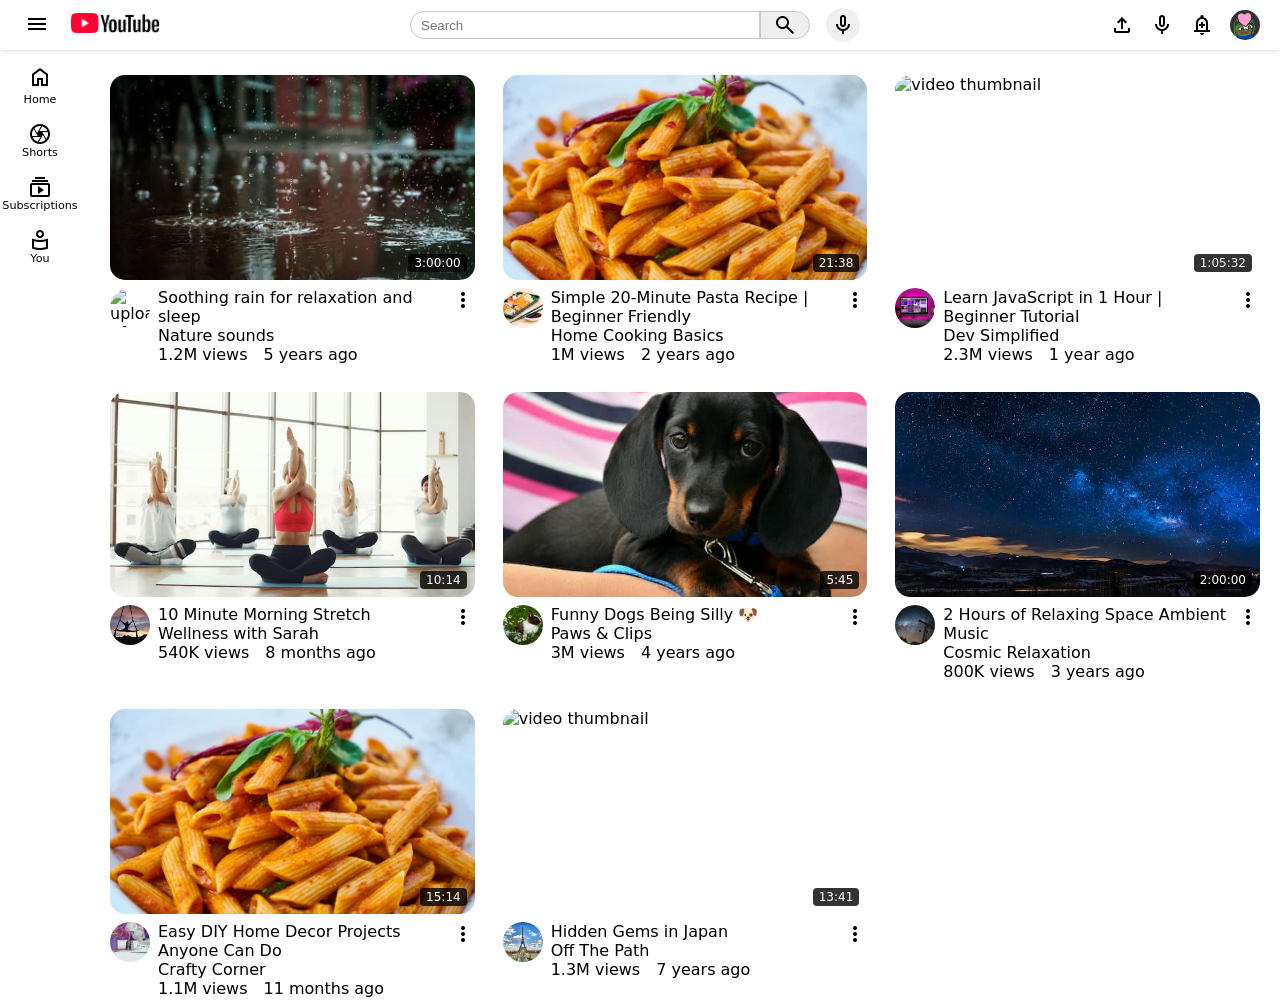
==== commit 6c51bd27: "improved mobile buttons, added and hid the appropriate mobile icons and buttons, began creating mobi" ====
--- a/index.html
+++ b/index.html
@@ -22,52 +22,57 @@
 
     <body>
 
+
+
         <nav class="top-nav">
 
-            <div class="left-section">
-                <div class="burger-menu-container" id="burger-menu-container">
-                    <span class="material-symbols-outlined burger-menu"
-                        >menu</span>
-                </div>
-
-                <div class="logo-container">
-                    <a href="https://www.youtube.com">
-                        <img
-                            class="yt-logo"
-                            src="https://i.imgur.com/j6V5cPz.png"
-                            onerror="this.onerror = null; this.src = 'images/icons/yt-logo.png';"
-                            alt="logo"/>
-                    </a>
-                </div>
+          <div class="left-section">
+              <div class="burger-menu-container" id="burger-menu-container">
+                  <span class="material-symbols-outlined burger-menu"
+                    >menu</span>
+              </div>
+
+              <div class="logo-container">
+                  <a href="https://www.youtube.com">
+                      <img
+                        class="yt-logo"
+                        src="https://i.imgur.com/j6V5cPz.png"
+                        onerror="this.onerror = null; this.src = 'images/icons/yt-logo.png';"
+                        alt="logo"/>
+                  </a>
+              </div>
+          </div>
+
+          <div class="mid-section">
+              <div class="search-container">
+                  <input type="text" class="searchbar" placeholder="Search"/>
+                  <button type="button" class="search-btn">
+                      <span class="material-symbols-outlined">search</span>
+                  </button>
+              </div>
+
+              <div class="mic-icon-container">
+                  <span class="material-symbols-outlined mic-icon">mic</span>
+              </div>
+          </div>
+
+          <div class="right-section">
+            <span class="material-symbols-outlined mobile-icons camera-btn">video_camera_back</span>
+            <span class="material-symbols-outlined mobile-icons">search</span>
+            <span class="material-symbols-outlined upload-btn">upload</span>
+            <span class="material-symbols-outlined mic-btn">mic</span>
+            <span class="material-symbols-outlined alert-btn">add_alert</span>
+
+            <div class="user-pfp-container">
+                <img
+                    class="user-pfp"
+                    src="images/user-pfp.jpeg"
+                    alt="user pfp"/>
             </div>
-
-            <div class="mid-section">
-                <div class="search-container">
-                    <input type="text" class="searchbar" placeholder="Search"/>
-                    <button type="button" class="search-btn">
-                        <span class="material-symbols-outlined">search</span>
-                    </button>
-                </div>
-
-                <div class="mic-icon-container">
-                    <span class="material-symbols-outlined mic-icon">mic</span>
-                </div>
-            </div>
-
-            <div class="right-section">
-                <span class="material-symbols-outlined mobile-icons">search</span>
-                <span class="material-symbols-outlined">upload</span>
-                <span class="material-symbols-outlined mobile-icons">mic</span>
-                <span class="material-symbols-outlined">add_alert</span>
-
-                <div class="user-pfp-container">
-                    <img
-                        class="user-pfp"
-                        src="images/user-pfp.jpeg"
-                        alt="user pfp"/>
-                </div>
-            </div>
+          </div>
         </nav>
+
+        <button class="mobile-menu-button"><span class="material-symbols-outlined">explore</span></button>
 
         <nav class="small-side-panel" id="small-side-panel">
 
@@ -326,7 +331,7 @@
                 </li>
             </ul>
 
-            <div class="footer-container">
+            <footer class="footer-container">
                 <p class="footer-p">
                     About Press Copyright Contact us Creators Advertise
                     Developers
@@ -336,12 +341,14 @@
                     features
                 </p>
                 <p class="cr-p">@ 2026 Google LLC</p>
-            </div>
+            </footer>
         </nav>
 
+
+
         <main class="main-content">
 
-            <section class="video-grid-container">
+          <section class="video-grid-container">
 
                 <div class="video-grid">
 
@@ -643,7 +650,124 @@
 
                 </div>
 
-            </section>
+          </section>
+
+          <div class="menu-overlay is-hidden"></div>
+
+        
+        
+        <nav class="mobile-menu">
+          
+          <button class="mobile-menu-close-btn"><span class="material-symbols-outlined">close</span></button>
+
+          <div class="logo-container-mobile">
+            <a href="https://www.youtube.com">
+              <img
+                class="yt-logo-mobile"
+                src="https://i.imgur.com/j6V5cPz.png"
+                onerror="this.onerror = null; this.src = 'images/icons/yt-logo.png';"
+                alt="logo"/>
+            </a>
+          </div>
+
+
+
+          <ul class="mobile-menu-list">
+                <li class="side-list-item-container">
+                    <span class="material-symbols-outlined">music_note</span>
+                    <div class="mobile-menu-item">Music</div>
+                </li>
+
+                <li class="side-list-item-container">
+                    <span class="material-symbols-outlined">cheer</span>
+                    <div class="mobile-menu-item">Hype</div>
+                </li>
+
+                <li class="side-list-item-container">
+                    <span class="material-symbols-outlined">stadia_controller</span>
+                    <div class="mobile-menu-item">Gaming</div>
+                </li>
+
+                <li class="side-list-item-container show-more-container">
+                    <span class="material-symbols-outlined">trophy</span>
+                    <div class="mobile-menu-item">Sports</div>
+                </li>
+
+                <li class="side-list-item-container show-more-container">
+                    <span class="material-symbols-outlined">podcasts</span>
+                    <div class="mobile-menu-item">Podcasts</div>
+                </li>
+          </ul>
+
+
+
+          <ul class="mobile-menu-list">
+            <li class="side-list-item-container">
+                <span class="material-symbols-outlined red-icons">youtube_activity</span>
+                <div class="mobile-menu-item">Youtube Premium</div>
+            </li>
+
+            <li class="side-list-item-container">
+                <span class="material-symbols-outlined red-icons">movie_edit</span>
+                <div class="mobile-menu-item">Youtube Studio</div>
+            </li>
+
+            <li class="side-list-item-container">
+                <span class="material-symbols-outlined red-icons">music_video</span>
+                <div class="mobile-menu-item">Youtube Music</div>
+            </li>
+
+            <li class="side-list-item-container show-more-container">
+                <span class="material-symbols-outlined red-icons">toys</span>
+                <div class="mobile-menu-item">Youtube Kids</div>
+            </li>
+          </ul>
+
+
+
+          <footer class="mobile-footer">
+                
+            <li class="side-list-item-container">
+                <span class="material-symbols-outlined">info</span>
+                <div class="mobile-menu-item">How YouTube works</div>
+            </li>
+
+            <p class="mobile-footer-p">
+                  Privacy policy Terms of Service
+            </p>
+
+          </footer>
+
+        </nav>
+
+
+        <nav class="mobile-low-nav">
+
+          <ul class="mobile-low-nav-list"></ul>
+
+            <li>
+              <span class="material-symbols-outlined">home</span>
+              home
+            </li>
+
+            <li>
+              <span class="material-symbols-outlined">subscriptions</span>
+              subscriptions
+            </li>
+
+            <li>
+              <span class="material-symbols-outlined">notifications</span>
+              notifications
+            </li>
+
+            <li>
+              <span class="material-symbols-outlined">for_you</span>
+              you
+            </li>
+
+
+        </nav>
+
 
         </main>
 
--- a/css/home.css
+++ b/css/home.css
@@ -270,7 +270,7 @@
 }
 
 .cr-p {
-  font-weight: lighter
+  font-weight: lighter;
 }
 
 .is-hidden {
@@ -362,10 +362,101 @@
   margin-left: 260px;
 }
 
+/* ### MOBILE MENU ### */
+
+.mobile-menu {
+  display: none;
+  flex-direction: column;
+  position: fixed;
+  top: 0px;
+  left: 0;
+  width: 80%;
+  height: 100%;
+  padding: 20px;
+  background-color: white;
+  z-index: 15;
+  font-size: 1.2rem;
+}
+
+.mobile-menu.active {
+  display: flex;
+  gap: 2rem;
+}
+
+.mobile-footer {
+  display: flex;
+  flex-direction: column;
+  gap: 1rem;
+}
+
+.mobile-footer-p {
+  margin-left: 30px;
+  color: grey;
+  font-size: 0.65rem;
+  font-weight: bold;
+}
+
+.mobile-menu-button {
+  margin-top: 80px;
+  margin-left: 20px;
+  display: none;
+  width: 40px;
+  border-width: 0px;
+  border-radius: 5px;
+  padding: 5px;
+}
+
+.mobile-menu-list {
+  display: flex;
+  flex-direction: column;
+  gap: 2rem;
+  padding-bottom: 32px;
+  border-bottom: lightgray solid 1px;
+}
+
+.menu-overlay {
+  position: fixed;
+  top: 0;
+  left: 0;
+  width: 100%;
+  height: 100%;
+  background-color: black;
+  opacity: 0.5;
+  z-index: 12;
+  pointer-events: auto;
+}
+
+.mobile-menu-close-btn {
+  position: absolute;
+  top: 30px;
+  right: 30px;
+  width: 40px;
+  height: 40px;
+  border-width: 0px;
+  border-radius: 5px;
+  padding: 5px;
+}
+
+.yt-logo-mobile {
+  width: 110px;
+}
+
+.mobile-low-nav {
+  display: none;
+}
+
+
 /* ### MEDIA ### */
 
 @media(max-width:768px) {
-  .mid-section {
+
+  .mid-section,
+  .small-side-panel,
+  .user-pfp-container,
+  .alert-btn,
+  .mic-btn,
+  .upload-btn,
+  .burger-menu-container {
     display: none;
   }
 
@@ -373,11 +464,17 @@
     display: inline-block;
   }
 
-  .small-side-panel {
-    display: none;
-  }
-
   .main-content {
     margin-left: 10px;
   }
-}+
+  .mobile-menu-button {
+    display: flex;
+    justify-content: center;
+  }
+
+  .mobile-low-nav {
+  display: flex;
+}
+}
+
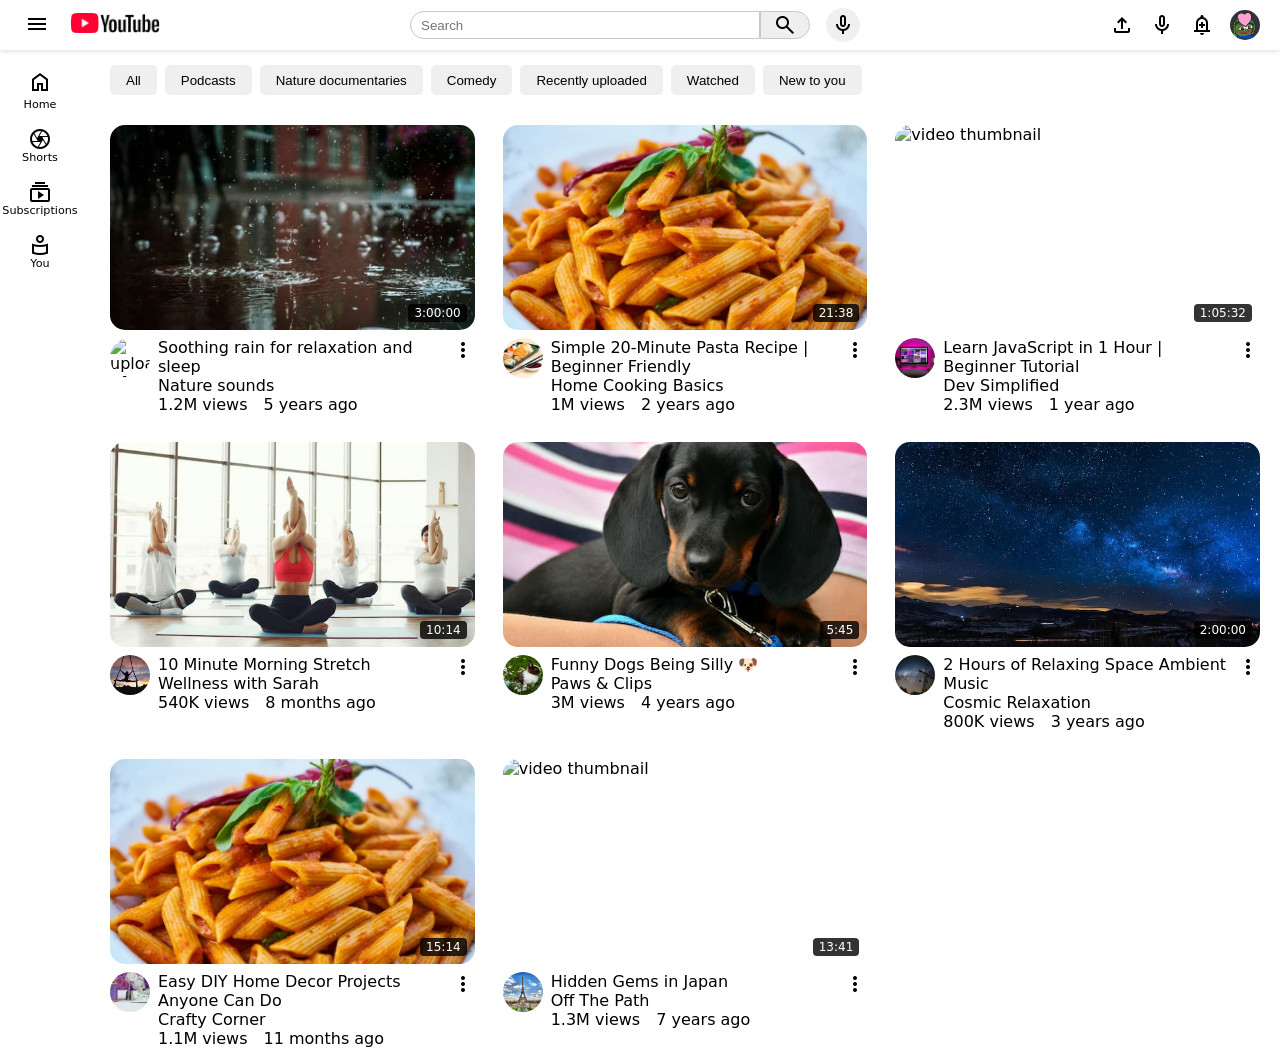
==== commit afe26a48: "finished mobile nav, added tags buttons, fixed some bugs" ====
--- a/index.html
+++ b/index.html
@@ -72,7 +72,21 @@
           </div>
         </nav>
 
-        <button class="mobile-menu-button"><span class="material-symbols-outlined">explore</span></button>
+        <div class="tags-container">
+          <button class="mobile-menu-button"><span class="material-symbols-outlined">explore</span></button>
+
+          <div class="tags">
+            <button class="tag">All</button>
+            <button class="tag">Podcasts</button>
+            <button class="tag">Nature documentaries</button>
+            <button class="tag">Comedy</button>
+            <button class="tag">Recently uploaded</button>
+            <button class="tag">Watched</button>
+            <button class="tag">New to you</button>
+          </div>
+        </div>
+
+        
 
         <nav class="small-side-panel" id="small-side-panel">
 
@@ -743,27 +757,31 @@
 
         <nav class="mobile-low-nav">
 
-          <ul class="mobile-low-nav-list"></ul>
-
-            <li>
+          <ul class="mobile-low-nav-list">
+
+            <li class="mobile-nav-elem">
               <span class="material-symbols-outlined">home</span>
-              home
-            </li>
-
-            <li>
+              <div class="mobile-nav-elem-text">Home</div>
+            </li>
+
+            <li class="mobile-nav-elem">
               <span class="material-symbols-outlined">subscriptions</span>
-              subscriptions
-            </li>
-
-            <li>
+              <div class="mobile-nav-elem-text">Subscriptions</div>
+            </li>
+
+            <li class="mobile-nav-elem">
               <span class="material-symbols-outlined">notifications</span>
-              notifications
-            </li>
-
-            <li>
+              <div class="mobile-nav-elem-text">Notifications</div>
+            </li>
+
+            <li class="mobile-nav-elem">
               <span class="material-symbols-outlined">for_you</span>
-              you
-            </li>
+              <div class="mobile-nav-elem-text">You</div>
+            </li>
+
+          </ul>
+
+            
 
 
         </nav>
--- a/css/home.css
+++ b/css/home.css
@@ -22,7 +22,7 @@
   top: 0;
   width: 100%;
   background-color: white;
-  z-index: 10;
+  z-index: 20;
   height: 50px;
   padding: 5px 20px 5px 20px;
   box-shadow: 0 2px 4px rgba(0,0,0,0.1)
@@ -133,9 +133,9 @@
 .small-side-panel {
   position: fixed;
   left: 0;
+  top: 70px;
   background-color: white;
   width: 80px;
-  padding-top: 65px;
   padding-left: 12px;
   padding-right: 12px;
   padding-bottom: 20px;
@@ -281,7 +281,7 @@
 /* ### MAIN ### */
 
 .main-content {
-  padding-top: 65px;
+  padding-top: 20px;
   margin-left: 100px;
   margin-right: 10px;
 
@@ -381,6 +381,7 @@
 .mobile-menu.active {
   display: flex;
   gap: 2rem;
+  z-index: 21;
 }
 
 .mobile-footer {
@@ -397,13 +398,17 @@
 }
 
 .mobile-menu-button {
-  margin-top: 80px;
   margin-left: 20px;
+  margin-top: 5px;
   display: none;
   width: 40px;
+  height: 30px;
+  align-items: center;
   border-width: 0px;
   border-radius: 5px;
   padding: 5px;
+  flex-shrink: 0;
+  align-self: flex-start;
 }
 
 .mobile-menu-list {
@@ -445,6 +450,57 @@
   display: none;
 }
 
+.mobile-low-nav-list {
+  display: flex;
+  justify-content: space-around;
+  align-items: center;
+  width: 100%;
+}
+
+.mobile-nav-elem {
+  display: flex;
+  flex-direction: column;
+  gap: 4px;
+  align-items: center;
+  justify-content: center;
+  padding: 12px 0;
+  flex: 1;
+}
+
+.mobile-nav-elem-text {
+  font-size: 1rem;
+}
+
+.tags-container {
+  display: flex;
+  margin-top: 60px;
+  gap: 5px;
+  width: 100%;
+  overflow-x: hidden;
+}
+
+.tag {
+  border-width: 0px;
+  border-radius: 5px;
+  padding: 8px 16px;
+  height: 30px;
+  display: inline-block;
+  white-space: nowrap;
+  margin-top: 5px;
+}
+
+.tags {
+  margin-left: 110px;
+  display: flex;
+  gap: 8px;
+  overflow-x: auto;
+  overflow-y: hidden;
+  scrollbar-width: thin;
+  -webkit-overflow-scrolling: touch;
+  white-space: nowrap;
+}
+
+
 
 /* ### MEDIA ### */
 
@@ -465,7 +521,8 @@
   }
 
   .main-content {
-    margin-left: 10px;
+    margin-left: 0px;
+    margin-right: 0px;
   }
 
   .mobile-menu-button {
@@ -474,7 +531,17 @@
   }
 
   .mobile-low-nav {
-  display: flex;
-}
-}
-
+    display: flex;
+    position: fixed;
+    width: 100%;
+    bottom: 0;
+    z-index: 20;
+    background: rgba(255, 255, 255, 0.8);
+    backdrop-filter: blur(10px);
+ }
+
+ .tags {
+  margin-left: 20px;
+  }
+}
+
